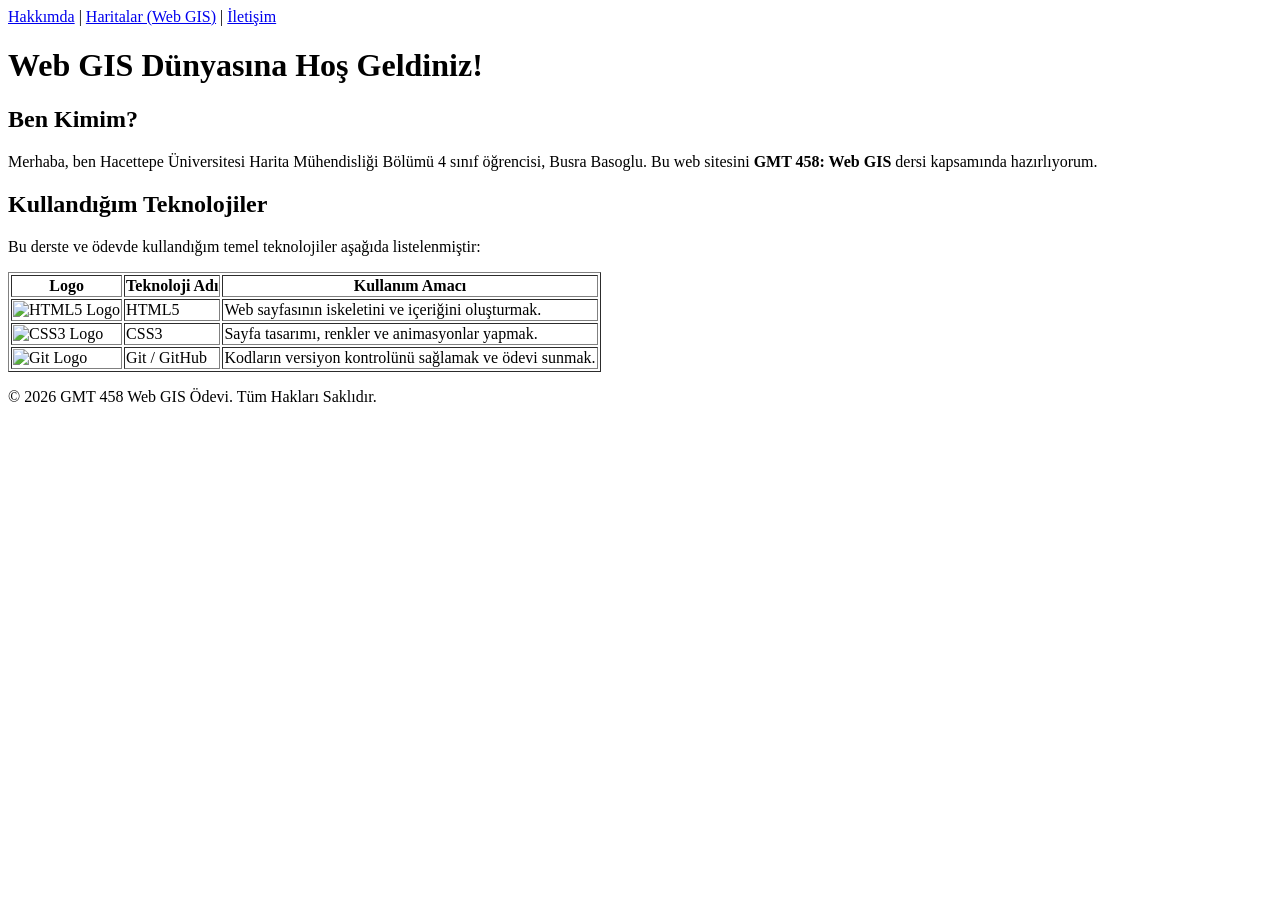
==== index.html @ f5956fbe "Add initial structure and index.html" ====
<!DOCTYPE html>
<html lang="tr">
<head>
    <meta charset="UTF-8">
    <meta name="viewport" content="width=device-width, initial-scale=1.0">
    <title>GMT 458 - Kişisel Web Sayfası</title>
    <!-- Tasarım dosyamızı index.html sayfasına bağlıyoruz -->
    <link rel="stylesheet" href="style.css">
</head>
<body>

    <!-- Üst Menü Kısmı (Sayfalar arası geçişi sağlar) -->
    <nav>
        <a href="index.html" class="active">Hakkımda</a> | 
        <a href="maps.html">Haritalar (Web GIS)</a> | 
        <a href="social.html">İletişim</a>
    </nav>

    <main>
        <!-- Ödev Kuralı: h1 Başlığı -->
        <h1 class="animate-title">Web GIS Dünyasına Hoş Geldiniz!</h1>
        
        <section>
            <h2>Ben Kimim?</h2>
            <p>Merhaba, ben Hacettepe Üniversitesi Harita Mühendisliği Bölümü 4 sınıf öğrencisi, Busra Basoglu. Bu web sitesini <strong>GMT 458: Web GIS</strong> dersi kapsamında hazırlıyorum.</p>
        </section>

        <!-- Ödev Kuralı: Görselli ve Tablolu Bilgi (%10 Puan) -->
        <section>
            <h2>Kullandığım Teknolojiler</h2>
            <p>Bu derste ve ödevde kullandığım temel teknolojiler aşağıda listelenmiştir:</p>
            
            <table border="1">
                <thead>
                    <tr>
                        <th>Logo</th>
                        <th>Teknoloji Adı</th>
                        <th>Kullanım Amacı</th>
                    </tr>
                </thead>
                <tbody>
                    <tr>
                        <td><img src="https://wikimedia.org" alt="HTML5 Logo" width="40"></td>
                        <td>HTML5</td>
                        <td>Web sayfasının iskeletini ve içeriğini oluşturmak.</td>
                    </tr>
                    <tr>
                        <td><img src="https://wikimedia.org" alt="CSS3 Logo" width="40"></td>
                        <td>CSS3</td>
                        <td>Sayfa tasarımı, renkler ve animasyonlar yapmak.</td>
                    </tr>
                    <tr>
                        <td><img src="https://wikimedia.org" alt="Git Logo" width="40"></td>
                        <td>Git / GitHub</td>
                        <td>Kodların versiyon kontrolünü sağlamak ve ödevi sunmak.</td>
                    </tr>
                </tbody>
            </table>
        </section>
    </main>

    <footer>
        <p>© 2026 GMT 458 Web GIS Ödevi. Tüm Hakları Saklıdır.</p>
    </footer>

</body>
</html>
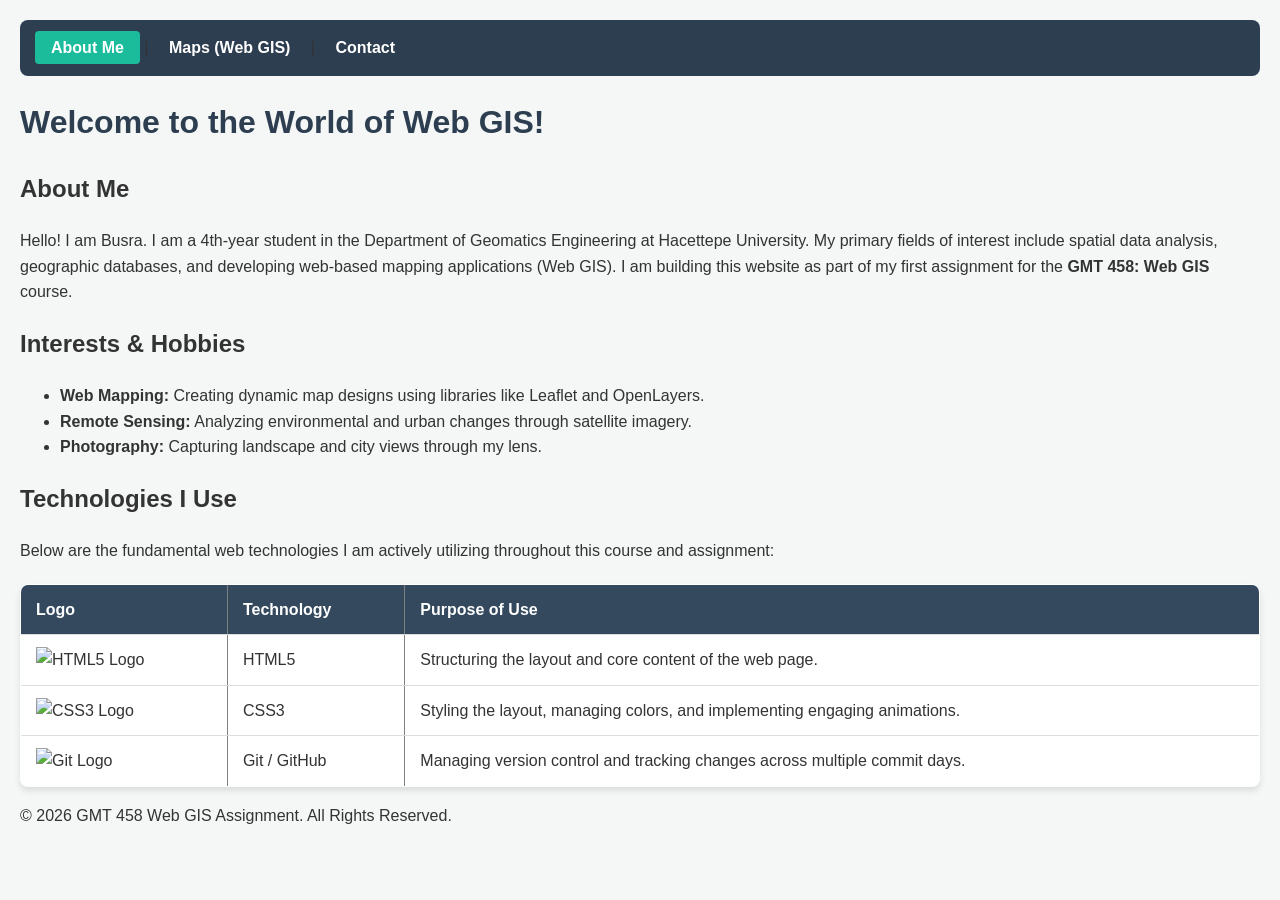
==== commit d039ea04: "Add CSS styling and animations" ====
--- a/index.html
+++ b/index.html
@@ -1,58 +1,67 @@
 <!DOCTYPE html>
-<html lang="tr">
+<html lang="en">
 <head>
     <meta charset="UTF-8">
     <meta name="viewport" content="width=device-width, initial-scale=1.0">
-    <title>GMT 458 - Kişisel Web Sayfası</title>
-    <!-- Tasarım dosyamızı index.html sayfasına bağlıyoruz -->
+    <title>GMT 458 - Personal Web Page</title>
+    <!-- Linking our CSS style sheet -->
     <link rel="stylesheet" href="style.css">
 </head>
 <body>
 
-    <!-- Üst Menü Kısmı (Sayfalar arası geçişi sağlar) -->
+    <!-- Navigation Menu -->
     <nav>
-        <a href="index.html" class="active">Hakkımda</a> | 
-        <a href="maps.html">Haritalar (Web GIS)</a> | 
-        <a href="social.html">İletişim</a>
+        <a href="index.html" class="active">About Me</a> | 
+        <a href="maps.html">Maps (Web GIS)</a> | 
+        <a href="social.html">Contact</a>
     </nav>
 
     <main>
-        <!-- Ödev Kuralı: h1 Başlığı -->
-        <h1 class="animate-title">Web GIS Dünyasına Hoş Geldiniz!</h1>
+        <!-- Assignment Rule: h1 Animated Title -->
+        <h1 class="animate-title">Welcome to the World of Web GIS!</h1>
         
-        <section>
-            <h2>Ben Kimim?</h2>
-            <p>Merhaba, ben Hacettepe Üniversitesi Harita Mühendisliği Bölümü 4 sınıf öğrencisi, Busra Basoglu. Bu web sitesini <strong>GMT 458: Web GIS</strong> dersi kapsamında hazırlıyorum.</p>
+        <section class="profile-section">
+            <h2>About Me</h2>
+            <p>Hello! I am Busra. I am a 4th-year student in the Department of Geomatics Engineering at Hacettepe University. My primary fields of interest include spatial data analysis, geographic databases, and developing web-based mapping applications (Web GIS). I am building this website as part of my first assignment for the <strong>GMT 458: Web GIS</strong> course.</p>
         </section>
 
-        <!-- Ödev Kuralı: Görselli ve Tablolu Bilgi (%10 Puan) -->
+        <section class="interests-section">
+            <h2>Interests & Hobbies</h2>
+            <ul>
+                <li><strong>Web Mapping:</strong> Creating dynamic map designs using libraries like Leaflet and OpenLayers.</li>
+                <li><strong>Remote Sensing:</strong> Analyzing environmental and urban changes through satellite imagery.</li>
+                <li><strong>Photography:</strong> Capturing landscape and city views through my lens.</li>
+            </ul>
+        </section>
+
+        <!-- Assignment Rule: Structured Table with Visual Logos (%10 Points) -->
         <section>
-            <h2>Kullandığım Teknolojiler</h2>
-            <p>Bu derste ve ödevde kullandığım temel teknolojiler aşağıda listelenmiştir:</p>
+            <h2>Technologies I Use</h2>
+            <p>Below are the fundamental web technologies I am actively utilizing throughout this course and assignment:</p>
             
             <table border="1">
                 <thead>
                     <tr>
                         <th>Logo</th>
-                        <th>Teknoloji Adı</th>
-                        <th>Kullanım Amacı</th>
+                        <th>Technology</th>
+                        <th>Purpose of Use</th>
                     </tr>
                 </thead>
                 <tbody>
                     <tr>
-                        <td><img src="https://wikimedia.org" alt="HTML5 Logo" width="40"></td>
+                        <td><img src="https://w3.org" alt="HTML5 Logo" width="40"></td>
                         <td>HTML5</td>
-                        <td>Web sayfasının iskeletini ve içeriğini oluşturmak.</td>
+                        <td>Structuring the layout and core content of the web page.</td>
                     </tr>
                     <tr>
                         <td><img src="https://wikimedia.org" alt="CSS3 Logo" width="40"></td>
                         <td>CSS3</td>
-                        <td>Sayfa tasarımı, renkler ve animasyonlar yapmak.</td>
+                        <td>Styling the layout, managing colors, and implementing engaging animations.</td>
                     </tr>
                     <tr>
-                        <td><img src="https://wikimedia.org" alt="Git Logo" width="40"></td>
+                        <td><img src="https://wikimedia.org" alt="Git Logo" width="50"></td>
                         <td>Git / GitHub</td>
-                        <td>Kodların versiyon kontrolünü sağlamak ve ödevi sunmak.</td>
+                        <td>Managing version control and tracking changes across multiple commit days.</td>
                     </tr>
                 </tbody>
             </table>
@@ -60,8 +69,9 @@
     </main>
 
     <footer>
-        <p>© 2026 GMT 458 Web GIS Ödevi. Tüm Hakları Saklıdır.</p>
+        <p>© 2026 GMT 458 Web GIS Assignment. All Rights Reserved.</p>
     </footer>
 
 </body>
 </html>
+
--- a/style.css
+++ b/style.css
@@ -0,0 +1,99 @@
+/* General Page Styling */
+body {
+    font-family: 'Segoe UI', Tahoma, Geneva, Verdana, sans-serif;
+    background-color: #f4f7f6;
+    color: #333;
+    margin: 0;
+    padding: 20px;
+    line-height: 1.6;
+}
+
+/* Navigation Menu Styling */
+nav {
+    background-color: #2c3e50;
+    padding: 15px;
+    border-radius: 8px;
+    margin-bottom: 20px;
+}
+
+nav a {
+    color: #fff;
+    text-decoration: none;
+    font-weight: bold;
+    padding: 8px 16px;
+    transition: background 0.3s;
+}
+
+nav a:hover {
+    background-color: #34495e;
+    border-radius: 4px;
+}
+
+nav a.active {
+    background-color: #1abc9c;
+    border-radius: 4px;
+}
+
+/* Profile Image Styling (Ready for later use) */
+.profile-img {
+    width: 150px;
+    height: 150px;
+    border-radius: 50%; /* Makes the photo a perfect circle */
+    object-fit: cover;
+    border: 3px solid #1abc9c; /* Elegant frame */
+    margin-bottom: 15px;
+    display: block;
+}
+
+/* Assignment Rule: Structured Table with Shadows (%10 Points) */
+table {
+    width: 100%;
+    border-collapse: collapse;
+    margin-top: 20px;
+    background-color: #fff;
+    box-shadow: 0 4px 6px rgba(0,0,0,0.1);
+    border-radius: 8px;
+    overflow: hidden;
+}
+
+th, td {
+    padding: 12px 15px;
+    text-align: left;
+    border-bottom: 1px solid #ddd;
+}
+
+th {
+    background-color: #34495e;
+    color: white;
+}
+
+tr:hover {
+    background-color: #f5f5f5;
+}
+
+/* Assignment Rule: CSS Animation for Title (%10 Points) */
+/* Title slides down smoothly when the page loads */
+.animate-title {
+    color: #2c3e50;
+    animation: slideDown 1.5s ease-out;
+}
+
+@keyframes slideDown {
+    0% {
+        opacity: 0;
+        transform: translateY(-50px);
+    }
+    100% {
+        opacity: 1;
+        transform: translateY(0);
+    }
+}
+
+/* Animation for table logos on hover */
+table img {
+    transition: transform 0.3s ease;
+}
+
+table img:hover {
+    transform: scale(1.3) rotate(5deg);
+}
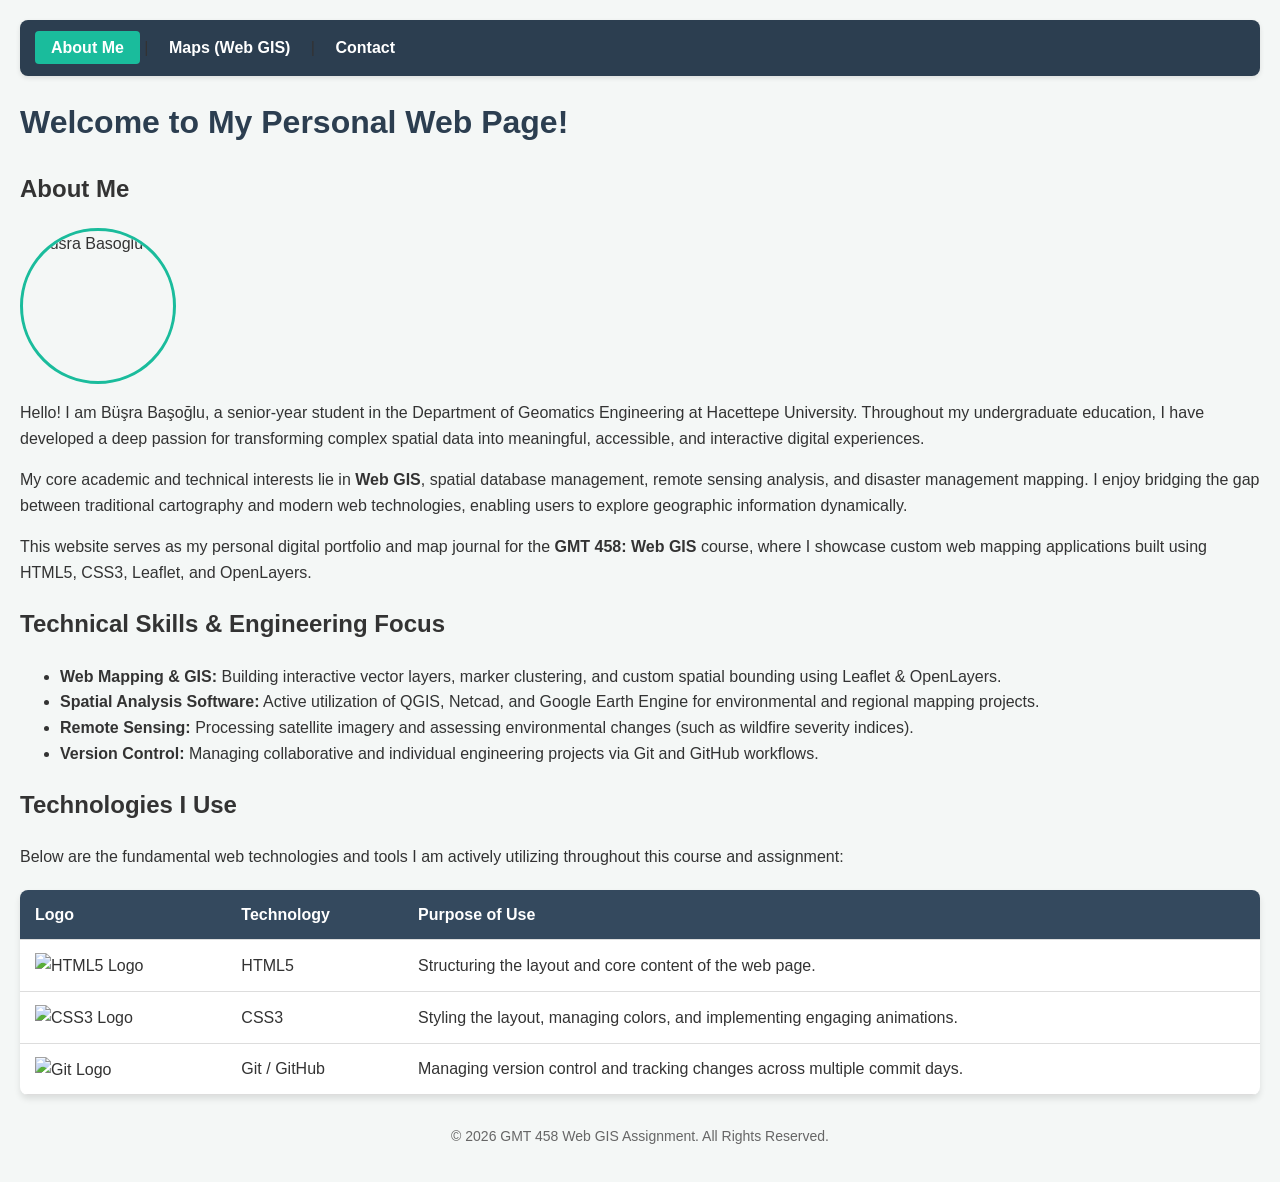
==== commit d673f69e: "Update page styles and structure" ====
--- a/index.html
+++ b/index.html
@@ -18,28 +18,38 @@
 
     <main>
         <!-- Assignment Rule: h1 Animated Title -->
-        <h1 class="animate-title">Welcome to the World of Web GIS!</h1>
+        <h1 class="animate-title">Welcome to My Personal Web Page!</h1>
         
+        <!-- Profile Section with Photo Placeholder -->
         <section class="profile-section">
             <h2>About Me</h2>
-            <p>Hello! I am Busra. I am a 4th-year student in the Department of Geomatics Engineering at Hacettepe University. My primary fields of interest include spatial data analysis, geographic databases, and developing web-based mapping applications (Web GIS). I am building this website as part of my first assignment for the <strong>GMT 458: Web GIS</strong> course.</p>
+            
+            <!-- Profil fotoğrafını eklediğinde dosya adını buraya yazabilirsin (örn: profile.jpg) -->
+            <img src="placeholder-photo.jpg" alt="Busra Basoglu" class="profile-img">
+            
+            <p>Hello! I am Büşra Başoğlu, a senior-year student in the Department of Geomatics Engineering at Hacettepe University. Throughout my undergraduate education, I have developed a deep passion for transforming complex spatial data into meaningful, accessible, and interactive digital experiences.</p>
+            
+            <p>My core academic and technical interests lie in <strong>Web GIS</strong>, spatial database management, remote sensing analysis, and disaster management mapping. I enjoy bridging the gap between traditional cartography and modern web technologies, enabling users to explore geographic information dynamically.</p>
+            
+            <p>This website serves as my personal digital portfolio and map journal for the <strong>GMT 458: Web GIS</strong> course, where I showcase custom web mapping applications built using HTML5, CSS3, Leaflet, and OpenLayers.</p>
         </section>
 
         <section class="interests-section">
-            <h2>Interests & Hobbies</h2>
+            <h2>Technical Skills & Engineering Focus</h2>
             <ul>
-                <li><strong>Web Mapping:</strong> Creating dynamic map designs using libraries like Leaflet and OpenLayers.</li>
-                <li><strong>Remote Sensing:</strong> Analyzing environmental and urban changes through satellite imagery.</li>
-                <li><strong>Photography:</strong> Capturing landscape and city views through my lens.</li>
+                <li><strong>Web Mapping & GIS:</strong> Building interactive vector layers, marker clustering, and custom spatial bounding using Leaflet & OpenLayers.</li>
+                <li><strong>Spatial Analysis Software:</strong> Active utilization of QGIS, Netcad, and Google Earth Engine for environmental and regional mapping projects.</li>
+                <li><strong>Remote Sensing:</strong> Processing satellite imagery and assessing environmental changes (such as wildfire severity indices).</li>
+                <li><strong>Version Control:</strong> Managing collaborative and individual engineering projects via Git and GitHub workflows.</li>
             </ul>
         </section>
 
         <!-- Assignment Rule: Structured Table with Visual Logos (%10 Points) -->
         <section>
             <h2>Technologies I Use</h2>
-            <p>Below are the fundamental web technologies I am actively utilizing throughout this course and assignment:</p>
+            <p>Below are the fundamental web technologies and tools I am actively utilizing throughout this course and assignment:</p>
             
-            <table border="1">
+            <table>
                 <thead>
                     <tr>
                         <th>Logo</th>
@@ -49,17 +59,17 @@
                 </thead>
                 <tbody>
                     <tr>
-                        <td><img src="https://w3.org" alt="HTML5 Logo" width="40"></td>
+                        <td><img src="https://raw.githubusercontent.com/github/explore/80688e429a7d4ef2fca1e82350fe8e3517d3494d/topics/html/html.png" alt="HTML5 Logo" width="35"></td>
                         <td>HTML5</td>
                         <td>Structuring the layout and core content of the web page.</td>
                     </tr>
                     <tr>
-                        <td><img src="https://wikimedia.org" alt="CSS3 Logo" width="40"></td>
+                        <td><img src="https://raw.githubusercontent.com/github/explore/80688e429a7d4ef2fca1e82350fe8e3517d3494d/topics/css/css.png" alt="CSS3 Logo" width="35"></td>
                         <td>CSS3</td>
                         <td>Styling the layout, managing colors, and implementing engaging animations.</td>
                     </tr>
                     <tr>
-                        <td><img src="https://wikimedia.org" alt="Git Logo" width="50"></td>
+                        <td><img src="https://raw.githubusercontent.com/github/explore/80688e429a7d4ef2fca1e82350fe8e3517d3494d/topics/git/git.png" alt="Git Logo" width="35"></td>
                         <td>Git / GitHub</td>
                         <td>Managing version control and tracking changes across multiple commit days.</td>
                     </tr>
--- a/style.css
+++ b/style.css
@@ -1,4 +1,7 @@
-/* General Page Styling */
+/* =========================================
+   GENERAL PAGE STYLING
+   ========================================= */
+
 body {
     font-family: 'Segoe UI', Tahoma, Geneva, Verdana, sans-serif;
     background-color: #f4f7f6;
@@ -6,14 +9,25 @@
     margin: 0;
     padding: 20px;
     line-height: 1.6;
+    animation: fadeIn 1s ease-in; /* Eklenen hafif sayfa yüklenme efekti */
 }
 
-/* Navigation Menu Styling */
+@keyframes fadeIn {
+    from { opacity: 0; }
+    to { opacity: 1; }
+}
+
+
+/* =========================================
+   NAVIGATION MENU
+   ========================================= */
+
 nav {
     background-color: #2c3e50;
     padding: 15px;
     border-radius: 8px;
     margin-bottom: 20px;
+    box-shadow: 0 2px 5px rgba(0,0,0,0.1);
 }
 
 nav a {
@@ -34,29 +48,38 @@
     border-radius: 4px;
 }
 
-/* Profile Image Styling (Ready for later use) */
+
+/* =========================================
+   PROFILE IMAGE
+   ========================================= */
+
 .profile-img {
     width: 150px;
     height: 150px;
-    border-radius: 50%; /* Makes the photo a perfect circle */
+    border-radius: 50%;
     object-fit: cover;
-    border: 3px solid #1abc9c; /* Elegant frame */
+    border: 3px solid #1abc9c;
     margin-bottom: 15px;
     display: block;
 }
 
-/* Assignment Rule: Structured Table with Shadows (%10 Points) */
+
+/* =========================================
+   TABLE
+   ========================================= */
+
 table {
     width: 100%;
     border-collapse: collapse;
     margin-top: 20px;
     background-color: #fff;
-    box-shadow: 0 4px 6px rgba(0,0,0,0.1);
+    box-shadow: 0 4px 6px rgba(0, 0, 0, 0.1);
     border-radius: 8px;
     overflow: hidden;
 }
 
-th, td {
+th,
+td {
     padding: 12px 15px;
     text-align: left;
     border-bottom: 1px solid #ddd;
@@ -67,12 +90,21 @@
     color: white;
 }
 
+/* Tablo satırlarına hafif hareket ve yumuşak geçiş eklendi */
+tr {
+    transition: transform 0.2s ease, background-color 0.2s ease;
+}
+
 tr:hover {
     background-color: #f5f5f5;
+    transform: translateX(4px); 
 }
 
-/* Assignment Rule: CSS Animation for Title (%10 Points) */
-/* Title slides down smoothly when the page loads */
+
+/* =========================================
+   TITLE ANIMATION (Mevcut animasyonun korundu)
+   ========================================= */
+
 .animate-title {
     color: #2c3e50;
     animation: slideDown 1.5s ease-out;
@@ -83,17 +115,68 @@
         opacity: 0;
         transform: translateY(-50px);
     }
+
     100% {
         opacity: 1;
         transform: translateY(0);
     }
 }
 
-/* Animation for table logos on hover */
+
+/* =========================================
+   TABLE IMAGE ANIMATION (Mevcut animasyonun korundu)
+   ========================================= */
+
 table img {
     transition: transform 0.3s ease;
+    vertical-align: middle;
 }
 
 table img:hover {
     transform: scale(1.3) rotate(5deg);
 }
+
+
+/* =========================================
+   MAP SECTIONS
+   ========================================= */
+
+.map-section {
+    background-color: #fff;
+    padding: 20px;
+    border-radius: 8px;
+    margin-bottom: 25px;
+    box-shadow: 0 4px 6px rgba(0, 0, 0, 0.05);
+    transition: transform 0.3s ease, box-shadow 0.3s ease;
+}
+
+.map-section:hover {
+    transform: translateY(-2px);
+    box-shadow: 0 6px 12px rgba(0, 0, 0, 0.1);
+}
+
+
+/* =========================================
+   MAP SIZE
+   ========================================= */
+
+#leafletMap,
+#openLayersMap {
+    width: 100%;
+    height: 400px;
+    border: 2px solid #34495e;
+    border-radius: 6px;
+    margin-top: 15px;
+}
+
+
+/* =========================================
+   FOOTER
+   ========================================= */
+
+footer {
+    text-align: center;
+    margin-top: 30px;
+    color: #666;
+    font-size: 14px;
+}
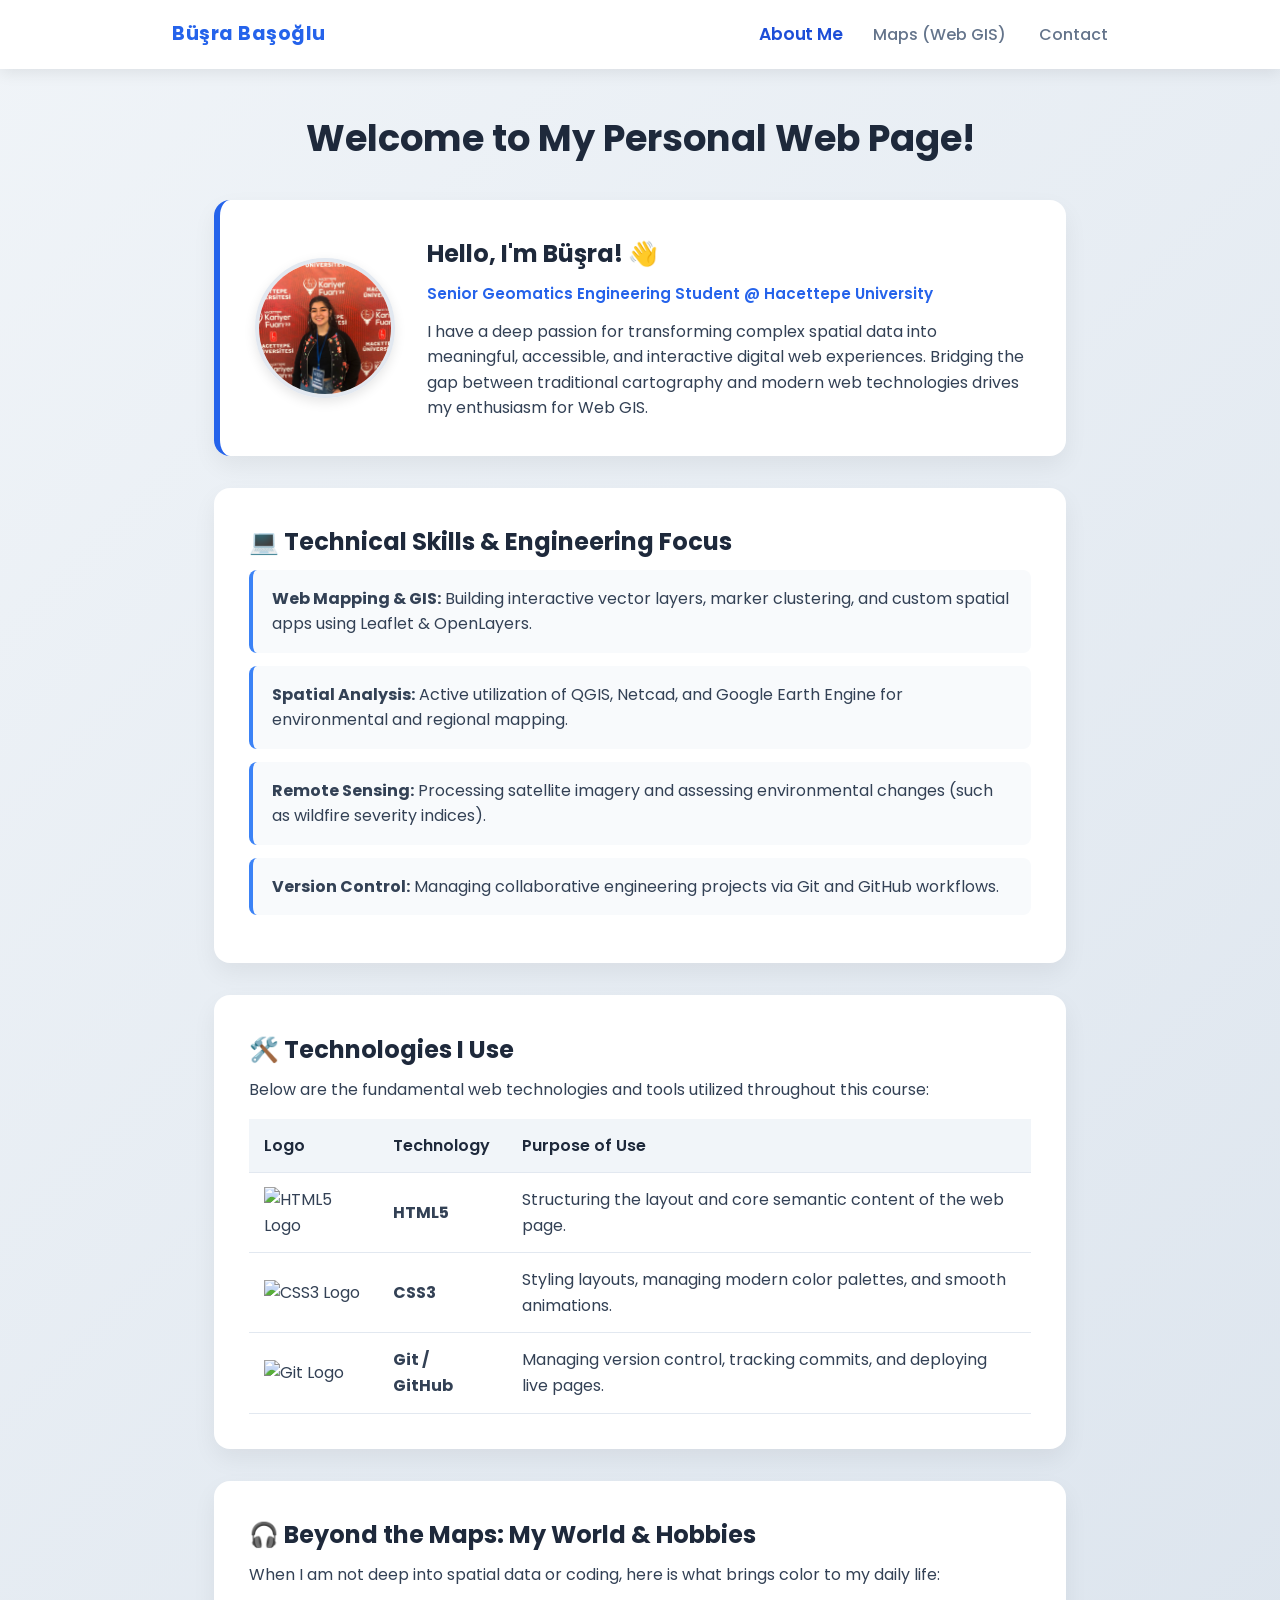
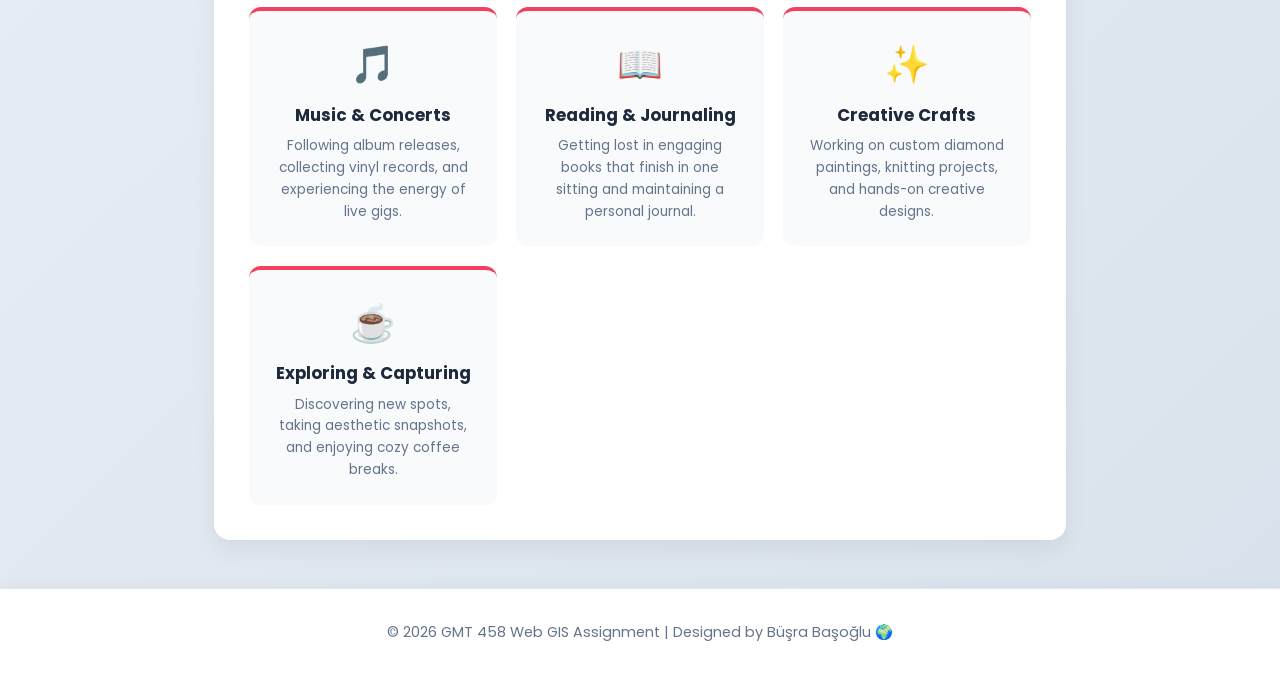
==== commit 77f93e89: "add ımage and change the layout" ====
--- a/index.html
+++ b/index.html
@@ -3,85 +3,130 @@
 <head>
     <meta charset="UTF-8">
     <meta name="viewport" content="width=device-width, initial-scale=1.0">
-    <title>GMT 458 - Personal Web Page</title>
+    <title>Büşra Başoğlu - GMT 458 Portfolio</title>
     <!-- Linking our CSS style sheet -->
     <link rel="stylesheet" href="style.css">
+    <!-- Google Fonts for modern typography -->
+    <link href="https://fonts.googleapis.com/css2?family=Poppins:wght@300;400;500;600;700&display=swap" rel="stylesheet">
 </head>
 <body>
 
     <!-- Navigation Menu -->
     <nav>
-        <a href="index.html" class="active">About Me</a> | 
-        <a href="maps.html">Maps (Web GIS)</a> | 
-        <a href="social.html">Contact</a>
+        <div class="nav-container">
+            <span class="nav-logo">Büşra Başoğlu</span>
+            <div class="nav-links">
+                <a href="index.html" class="active">About Me</a>
+                <a href="maps.html">Maps (Web GIS)</a>
+                <a href="social.html">Contact</a>
+            </div>
+        </div>
     </nav>
 
-    <main>
-        <!-- Assignment Rule: h1 Animated Title -->
-        <h1 class="animate-title">Welcome to My Personal Web Page!</h1>
+    <main class="container">
+        <!-- Hero Section with Animated Title -->
+        <h1 class="animate-title">Welcome to My Personal Web Page! </h1>
         
-        <!-- Profile Section with Photo Placeholder -->
+        <!-- Profile Section with Photo -->
         <section class="profile-section">
-            <h2>About Me</h2>
-            
-            <!-- Profil fotoğrafını eklediğinde dosya adını buraya yazabilirsin (örn: profile.jpg) -->
-            <img src="placeholder-photo.jpg" alt="Busra Basoglu" class="profile-img">
-            
-            <p>Hello! I am Büşra Başoğlu, a senior-year student in the Department of Geomatics Engineering at Hacettepe University. Throughout my undergraduate education, I have developed a deep passion for transforming complex spatial data into meaningful, accessible, and interactive digital experiences.</p>
-            
-            <p>My core academic and technical interests lie in <strong>Web GIS</strong>, spatial database management, remote sensing analysis, and disaster management mapping. I enjoy bridging the gap between traditional cartography and modern web technologies, enabling users to explore geographic information dynamically.</p>
-            
-            <p>This website serves as my personal digital portfolio and map journal for the <strong>GMT 458: Web GIS</strong> course, where I showcase custom web mapping applications built using HTML5, CSS3, Leaflet, and OpenLayers.</p>
+            <div class="profile-card">
+                <img src="profil.jpg" alt="Büşra Başoğlu" class="profile-img">
+                <div class="profile-info">
+                    <h2>Hello, I'm Büşra! 👋</h2>
+                    <p class="subtitle">Senior Geomatics Engineering Student @ Hacettepe University</p>
+                    <p>I have a deep passion for transforming complex spatial data into meaningful, accessible, and interactive digital web experiences. Bridging the gap between traditional cartography and modern web technologies drives my enthusiasm for Web GIS.</p>
+                </div>
+            </div>
         </section>
 
-        <section class="interests-section">
-            <h2>Technical Skills & Engineering Focus</h2>
-            <ul>
-                <li><strong>Web Mapping & GIS:</strong> Building interactive vector layers, marker clustering, and custom spatial bounding using Leaflet & OpenLayers.</li>
-                <li><strong>Spatial Analysis Software:</strong> Active utilization of QGIS, Netcad, and Google Earth Engine for environmental and regional mapping projects.</li>
-                <li><strong>Remote Sensing:</strong> Processing satellite imagery and assessing environmental changes (such as wildfire severity indices).</li>
-                <li><strong>Version Control:</strong> Managing collaborative and individual engineering projects via Git and GitHub workflows.</li>
-            </ul>
+        <!-- Academic & Technical Focus -->
+        <section class="content-section">
+            <h2>💻 Technical Skills & Engineering Focus</h2>
+            <div class="skills-grid">
+                <div class="skill-item">
+                    <strong>Web Mapping & GIS:</strong> Building interactive vector layers, marker clustering, and custom spatial apps using Leaflet & OpenLayers.
+                </div>
+                <div class="skill-item">
+                    <strong>Spatial Analysis:</strong> Active utilization of QGIS, Netcad, and Google Earth Engine for environmental and regional mapping.
+                </div>
+                <div class="skill-item">
+                    <strong>Remote Sensing:</strong> Processing satellite imagery and assessing environmental changes (such as wildfire severity indices).
+                </div>
+                <div class="skill-item">
+                    <strong>Version Control:</strong> Managing collaborative engineering projects via Git and GitHub workflows.
+                </div>
+            </div>
         </section>
 
-        <!-- Assignment Rule: Structured Table with Visual Logos (%10 Points) -->
-        <section>
-            <h2>Technologies I Use</h2>
-            <p>Below are the fundamental web technologies and tools I am actively utilizing throughout this course and assignment:</p>
+        <!-- Technologies Table with Visual Logos -->
+        <section class="content-section">
+            <h2>🛠️ Technologies I Use</h2>
+            <p>Below are the fundamental web technologies and tools utilized throughout this course:</p>
             
-            <table>
-                <thead>
-                    <tr>
-                        <th>Logo</th>
-                        <th>Technology</th>
-                        <th>Purpose of Use</th>
-                    </tr>
-                </thead>
-                <tbody>
-                    <tr>
-                        <td><img src="https://raw.githubusercontent.com/github/explore/80688e429a7d4ef2fca1e82350fe8e3517d3494d/topics/html/html.png" alt="HTML5 Logo" width="35"></td>
-                        <td>HTML5</td>
-                        <td>Structuring the layout and core content of the web page.</td>
-                    </tr>
-                    <tr>
-                        <td><img src="https://raw.githubusercontent.com/github/explore/80688e429a7d4ef2fca1e82350fe8e3517d3494d/topics/css/css.png" alt="CSS3 Logo" width="35"></td>
-                        <td>CSS3</td>
-                        <td>Styling the layout, managing colors, and implementing engaging animations.</td>
-                    </tr>
-                    <tr>
-                        <td><img src="https://raw.githubusercontent.com/github/explore/80688e429a7d4ef2fca1e82350fe8e3517d3494d/topics/git/git.png" alt="Git Logo" width="35"></td>
-                        <td>Git / GitHub</td>
-                        <td>Managing version control and tracking changes across multiple commit days.</td>
-                    </tr>
-                </tbody>
-            </table>
+            <div class="table-container">
+                <table>
+                    <thead>
+                        <tr>
+                            <th>Logo</th>
+                            <th>Technology</th>
+                            <th>Purpose of Use</th>
+                        </tr>
+                    </thead>
+                    <tbody>
+                        <tr>
+                            <td><img src="https://raw.githubusercontent.com/github/explore/80688e429a7d4ef2fca1e82350fe8e3517d3494d/topics/html/html.png" alt="HTML5 Logo" width="35"></td>
+                            <td><strong>HTML5</strong></td>
+                            <td>Structuring the layout and core semantic content of the web page.</td>
+                        </tr>
+                        <tr>
+                            <td><img src="https://raw.githubusercontent.com/github/explore/80688e429a7d4ef2fca1e82350fe8e3517d3494d/topics/css/css.png" alt="CSS3 Logo" width="35"></td>
+                            <td><strong>CSS3</strong></td>
+                            <td>Styling layouts, managing modern color palettes, and smooth animations.</td>
+                        </tr>
+                        <tr>
+                            <td><img src="https://raw.githubusercontent.com/github/explore/80688e429a7d4ef2fca1e82350fe8e3517d3494d/topics/git/git.png" alt="Git Logo" width="35"></td>
+                            <td><strong>Git / GitHub</strong></td>
+                            <td>Managing version control, tracking commits, and deploying live pages.</td>
+                        </tr>
+                    </tbody>
+                </table>
+            </div>
+        </section>
+
+        <!-- Personal Hobbies & Interests Section -->
+        <section class="content-section">
+            <h2>🎧 Beyond the Maps: My World & Hobbies</h2>
+            <p>When I am not deep into spatial data or coding, here is what brings color to my daily life:</p>
+            
+            <div class="hobbies-grid">
+                <div class="hobby-card">
+                    <span>🎵</span>
+                    <h3>Music & Concerts</h3>
+                    <p>Following album releases, collecting vinyl records, and experiencing the energy of live gigs.</p>
+                </div>
+                <div class="hobby-card">
+                    <span>📖</span>
+                    <h3>Reading & Journaling</h3>
+                    <p>Getting lost in engaging books that finish in one sitting and maintaining a personal journal.</p>
+                </div>
+                <div class="hobby-card">
+                    <span>✨</span>
+                    <h3>Creative Crafts</h3>
+                    <p>Working on custom diamond paintings, knitting projects, and hands-on creative designs.</p>
+                </div>
+                <div class="hobby-card">
+                    <span>☕</span>
+                    <h3>Exploring & Capturing</h3>
+                    <p>Discovering new spots, taking aesthetic snapshots, and enjoying cozy coffee breaks.</p>
+                </div>
+            </div>
         </section>
     </main>
 
+    <!-- Footer -->
     <footer>
-        <p>© 2026 GMT 458 Web GIS Assignment. All Rights Reserved.</p>
+        <p>© 2026 GMT 458 Web GIS Assignment | Designed by Büşra Başoğlu 🌍</p>
     </footer>
 
 </body>
-</html>
-
+</html>
--- a/style.css
+++ b/style.css
@@ -1,182 +1,287 @@
-/* =========================================
-   GENERAL PAGE STYLING
-   ========================================= */
+/* --- Global Styles & Variables --- */
+* {
+    box-sizing: border-box;
+    margin: 0;
+    padding: 0;
+}
 
 body {
-    font-family: 'Segoe UI', Tahoma, Geneva, Verdana, sans-serif;
-    background-color: #f4f7f6;
-    color: #333;
-    margin: 0;
-    padding: 20px;
+    font-family: 'Poppins', sans-serif;
+    background: linear-gradient(135deg, #f0f4f8 0%, #d9e2ec 100%);
+    color: #334155;
     line-height: 1.6;
-    animation: fadeIn 1s ease-in; /* Eklenen hafif sayfa yüklenme efekti */
-}
-
-@keyframes fadeIn {
-    from { opacity: 0; }
-    to { opacity: 1; }
-}
-
-
-/* =========================================
-   NAVIGATION MENU
-   ========================================= */
-
+    min-height: 100vh;
+}
+
+/* --- Uniform Navigation Bar --- */
 nav {
-    background-color: #2c3e50;
-    padding: 15px;
-    border-radius: 8px;
-    margin-bottom: 20px;
-    box-shadow: 0 2px 5px rgba(0,0,0,0.1);
-}
-
-nav a {
-    color: #fff;
+    background: #ffffff;
+    box-shadow: 0 4px 15px rgba(0, 0, 0, 0.08);
+    position: sticky;
+    top: 0;
+    z-index: 1000;
+}
+
+.nav-container {
+    max-width: 1000px;
+    margin: 0 auto;
+    display: flex;
+    justify-content: space-between;
+    align-items: center;
+    padding: 1.2rem 2rem;
+}
+
+.nav-logo {
+    font-weight: 700;
+    font-size: 1.2rem;
+    color: #2563eb;
+    letter-spacing: 0.5px;
+}
+
+.nav-links a {
     text-decoration: none;
-    font-weight: bold;
-    padding: 8px 16px;
-    transition: background 0.3s;
-}
-
-nav a:hover {
-    background-color: #34495e;
-    border-radius: 4px;
-}
-
-nav a.active {
-    background-color: #1abc9c;
-    border-radius: 4px;
-}
-
-
-/* =========================================
-   PROFILE IMAGE
-   ========================================= */
+    color: #64748b;
+    margin-left: 1.8rem;
+    font-weight: 500;
+    transition: all 0.3s ease;
+}
+
+/* Fareyle üzerine gelince harf büyütme ve renk koyulaşma efekti */
+.nav-links a:hover, .nav-links a.active {
+    color: #1d4ed8;
+    transform: scale(1.08);
+    display: inline-block;
+    font-weight: 600;
+}
+
+/* --- Main Container --- */
+.container {
+    max-width: 900px;
+    margin: 2.5rem auto;
+    padding: 0 1.5rem;
+}
+
+/* --- Animations --- */
+@keyframes fadeInDown {
+    from { opacity: 0; transform: translateY(-20px); }
+    to { opacity: 1; transform: translateY(0); }
+}
+
+@keyframes fadeInUp {
+    from { opacity: 0; transform: translateY(20px); }
+    to { opacity: 1; transform: translateY(0); }
+}
+
+.animate-title {
+    text-align: center;
+    font-size: 2.3rem;
+    color: #1e293b;
+    margin-bottom: 2rem;
+    animation: fadeInDown 0.8s ease-out;
+}
+
+/* --- Cards & Content Sections --- */
+.content-section, .profile-card, .contact-card {
+    background: #ffffff;
+    padding: 2.2rem;
+    border-radius: 16px;
+    box-shadow: 0 10px 25px rgba(0, 0, 0, 0.06);
+    margin-bottom: 2rem;
+    animation: fadeInUp 0.8s ease-out;
+    transition: transform 0.3s ease, box-shadow 0.3s ease;
+}
+
+/* Kartların üzerine gelince hafif kabarma efekti */
+.content-section:hover, .profile-card:hover {
+    transform: translateY(-3px);
+    box-shadow: 0 15px 30px rgba(0, 0, 0, 0.09);
+}
+
+.profile-card {
+    display: flex;
+    align-items: center;
+    gap: 2rem;
+    border-left: 6px solid #2563eb;
+}
 
 .profile-img {
-    width: 150px;
-    height: 150px;
+    width: 140px;
+    height: 140px;
     border-radius: 50%;
     object-fit: cover;
-    border: 3px solid #1abc9c;
-    margin-bottom: 15px;
-    display: block;
-}
-
-
-/* =========================================
-   TABLE
-   ========================================= */
+    border: 4px solid #e2e8f0;
+    box-shadow: 0 4px 12px rgba(0, 0, 0, 0.1);
+    flex-shrink: 0;
+    transition: transform 0.4s ease;
+}
+
+/* Profil fotoğrafına hover olunca büyüme efekti */
+.profile-img:hover {
+    transform: scale(1.05);
+}
+
+.profile-info h2, .content-section h2 {
+    color: #1e293b;
+    margin-bottom: 0.5rem;
+}
+
+.subtitle {
+    font-weight: 600;
+    color: #2563eb;
+    margin-bottom: 0.8rem;
+    font-size: 0.95rem;
+}
+
+/* --- Skills & Lists --- */
+.skill-item {
+    background: #f8fafc;
+    padding: 1rem 1.2rem;
+    border-radius: 8px;
+    border-left: 4px solid #3b82f6;
+    margin-bottom: 0.8rem;
+    transition: all 0.3s ease;
+}
+
+.skill-item:hover {
+    background: #f1f5f9;
+    padding-left: 1.5rem;
+}
+
+/* --- Tables with Hover Effects --- */
+.table-container {
+    overflow-x: auto;
+}
 
 table {
     width: 100%;
     border-collapse: collapse;
-    margin-top: 20px;
-    background-color: #fff;
-    box-shadow: 0 4px 6px rgba(0, 0, 0, 0.1);
-    border-radius: 8px;
-    overflow: hidden;
-}
-
-th,
-td {
-    padding: 12px 15px;
+    margin-top: 1rem;
+}
+
+th, td {
+    padding: 14px 15px;
     text-align: left;
-    border-bottom: 1px solid #ddd;
+    border-bottom: 1px solid #e2e8f0;
 }
 
 th {
-    background-color: #34495e;
-    color: white;
-}
-
-/* Tablo satırlarına hafif hareket ve yumuşak geçiş eklendi */
+    background-color: #f1f5f9;
+    color: #1e293b;
+    font-weight: 600;
+}
+
 tr {
-    transition: transform 0.2s ease, background-color 0.2s ease;
+    transition: background-color 0.2s ease;
 }
 
 tr:hover {
-    background-color: #f5f5f5;
-    transform: translateX(4px); 
-}
-
-
-/* =========================================
-   TITLE ANIMATION (Mevcut animasyonun korundu)
-   ========================================= */
-
-.animate-title {
-    color: #2c3e50;
-    animation: slideDown 1.5s ease-out;
-}
-
-@keyframes slideDown {
-    0% {
-        opacity: 0;
-        transform: translateY(-50px);
-    }
-
-    100% {
-        opacity: 1;
-        transform: translateY(0);
-    }
-}
-
-
-/* =========================================
-   TABLE IMAGE ANIMATION (Mevcut animasyonun korundu)
-   ========================================= */
-
-table img {
+    background-color: #f8fafc;
+}
+
+/* Tablodaki logolara hover efekti ekledik */
+tr td img {
     transition: transform 0.3s ease;
-    vertical-align: middle;
-}
-
-table img:hover {
-    transform: scale(1.3) rotate(5deg);
-}
-
-
-/* =========================================
-   MAP SECTIONS
-   ========================================= */
-
-.map-section {
-    background-color: #fff;
-    padding: 20px;
-    border-radius: 8px;
-    margin-bottom: 25px;
-    box-shadow: 0 4px 6px rgba(0, 0, 0, 0.05);
-    transition: transform 0.3s ease, box-shadow 0.3s ease;
-}
-
-.map-section:hover {
-    transform: translateY(-2px);
-    box-shadow: 0 6px 12px rgba(0, 0, 0, 0.1);
-}
-
-
-/* =========================================
-   MAP SIZE
-   ========================================= */
-
-#leafletMap,
-#openLayersMap {
-    width: 100%;
-    height: 400px;
-    border: 2px solid #34495e;
-    border-radius: 6px;
-    margin-top: 15px;
-}
-
-
-/* =========================================
-   FOOTER
-   ========================================= */
-
+}
+tr:hover td img {
+    transform: scale(1.2);
+}
+
+/* --- Hobbies Cards Grid (Animasyonlu ve Figür Büyümeli) --- */
+.hobbies-grid {
+    display: grid;
+    grid-template-columns: repeat(auto-fit, minmax(200px, 1fr));
+    gap: 1.2rem;
+    margin-top: 1.2rem;
+}
+
+.hobby-card {
+    background: #f8fafc;
+    padding: 1.5rem;
+    border-radius: 12px;
+    text-align: center;
+    transition: all 0.3s ease;
+    border-top: 4px solid #f43f5e;
+}
+
+/* Figürlerin ve kartın hover anındaki hareketli büyüme efekti */
+.hobby-card:hover {
+    transform: translateY(-8px) scale(1.02);
+    box-shadow: 0 12px 25px rgba(244, 63, 94, 0.15);
+    background: #ffffff;
+}
+
+.hobby-card span {
+    font-size: 2.3rem;
+    display: block;
+    margin-bottom: 0.5rem;
+    transition: transform 0.3s ease;
+}
+
+.hobby-card:hover span {
+    transform: scale(1.25) rotate(5deg); /* Üzerine gelince figür büyür ve hafif döner */
+}
+
+.hobby-card h3 {
+    font-size: 1.05rem;
+    color: #1e293b;
+    margin-bottom: 0.4rem;
+}
+
+.hobby-card p {
+    font-size: 0.85rem;
+    color: #64748b;
+}
+
+/* --- Contact Page Specific Styles --- */
+.contact-links {
+    list-style: none;
+    margin-top: 1.2rem;
+}
+
+.contact-links li {
+    margin-bottom: 1rem;
+    font-size: 1.05rem;
+}
+
+.contact-links a {
+    color: #2563eb;
+    text-decoration: none;
+    font-weight: 500;
+    transition: all 0.3s ease;
+}
+
+.contact-links a:hover {
+    color: #1d4ed8;
+    text-decoration: underline;
+    font-weight: 600;
+}
+
+/* --- Footer --- */
 footer {
     text-align: center;
-    margin-top: 30px;
-    color: #666;
-    font-size: 14px;
+    padding: 2rem;
+    color: #64748b;
+    font-size: 0.9rem;
+    background: #ffffff;
+    border-top: 1px solid #e2e8f0;
+    margin-top: 3rem;
+    box-shadow: 0 -4px 15px rgba(0, 0, 0, 0.03);
+}
+
+/* --- Responsive Design --- */
+@media (max-width: 650px) {
+    .profile-card {
+        flex-direction: column;
+        text-align: center;
+    }
+    .profile-img {
+        margin: 0 auto;
+    }
+    .nav-container {
+        flex-direction: column;
+        gap: 0.8rem;
+    }
+    .nav-links a {
+        margin: 0 0.8rem;
+    }
 }
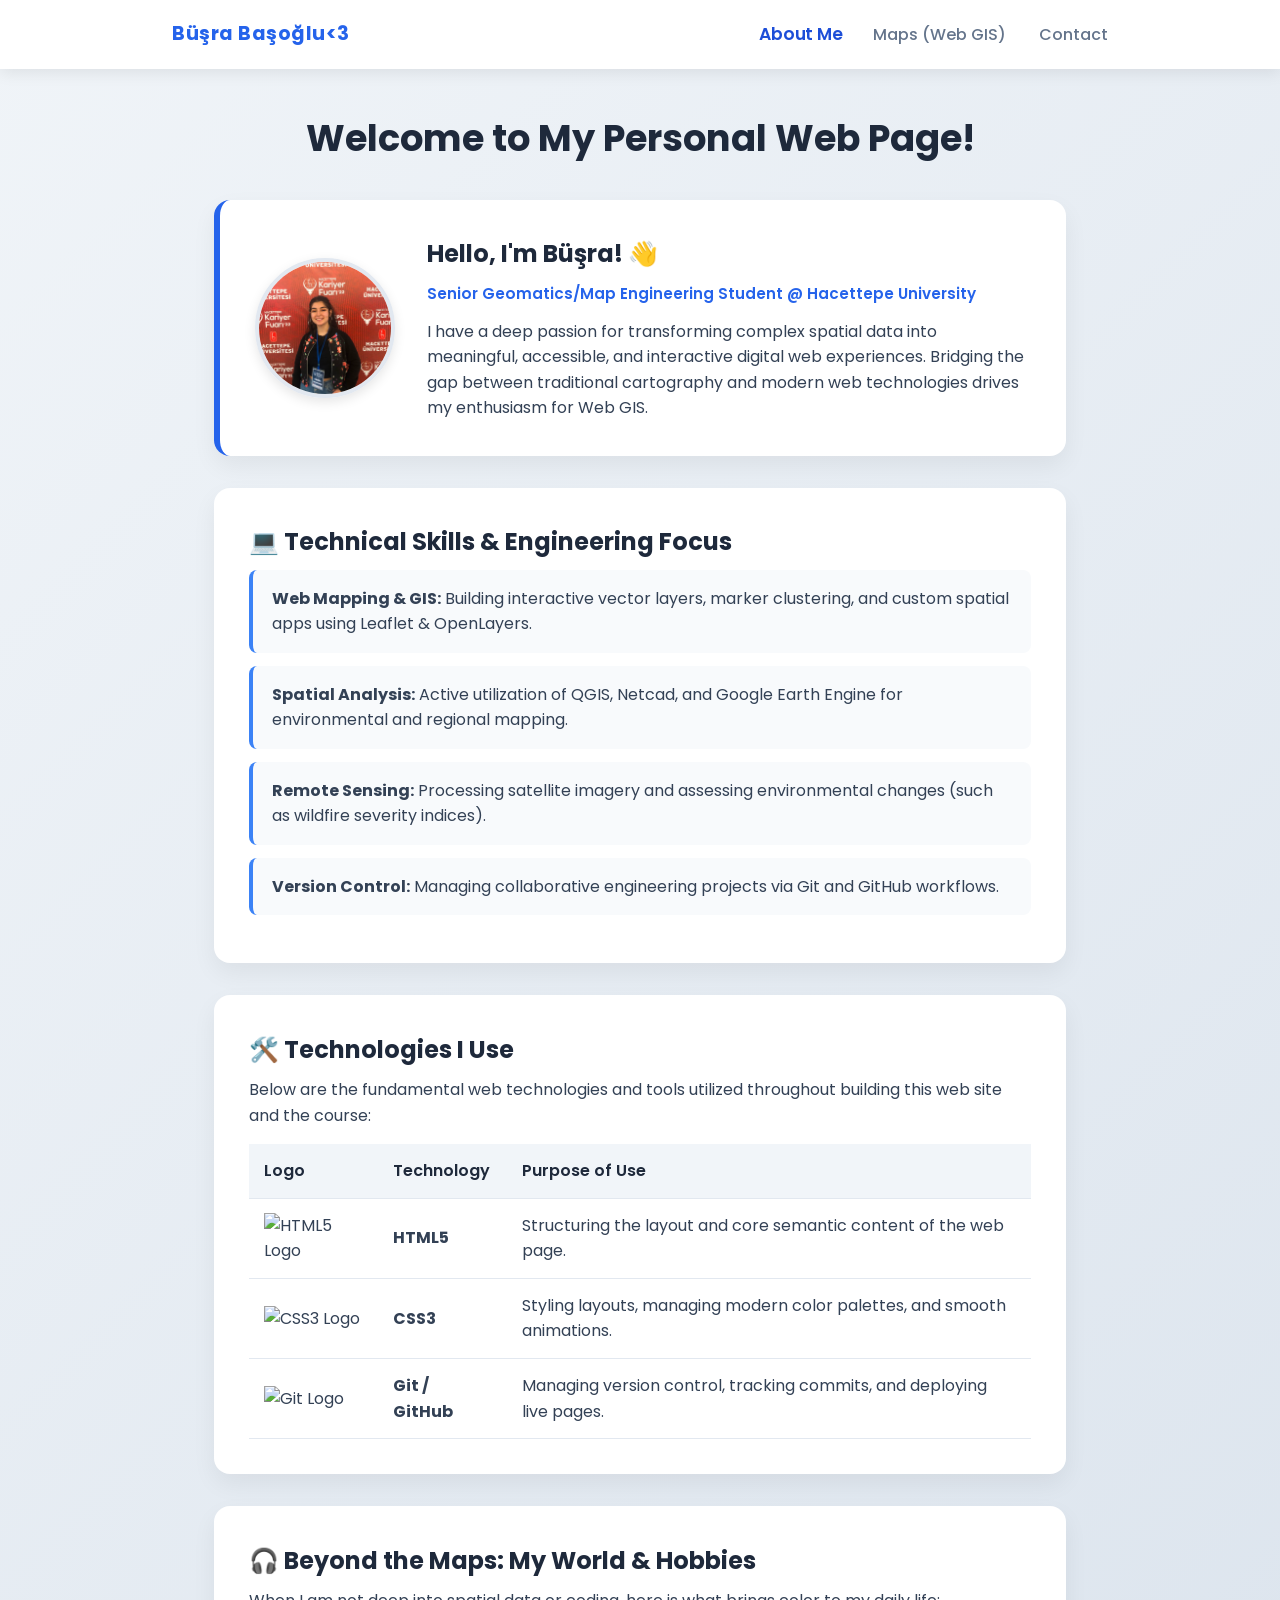
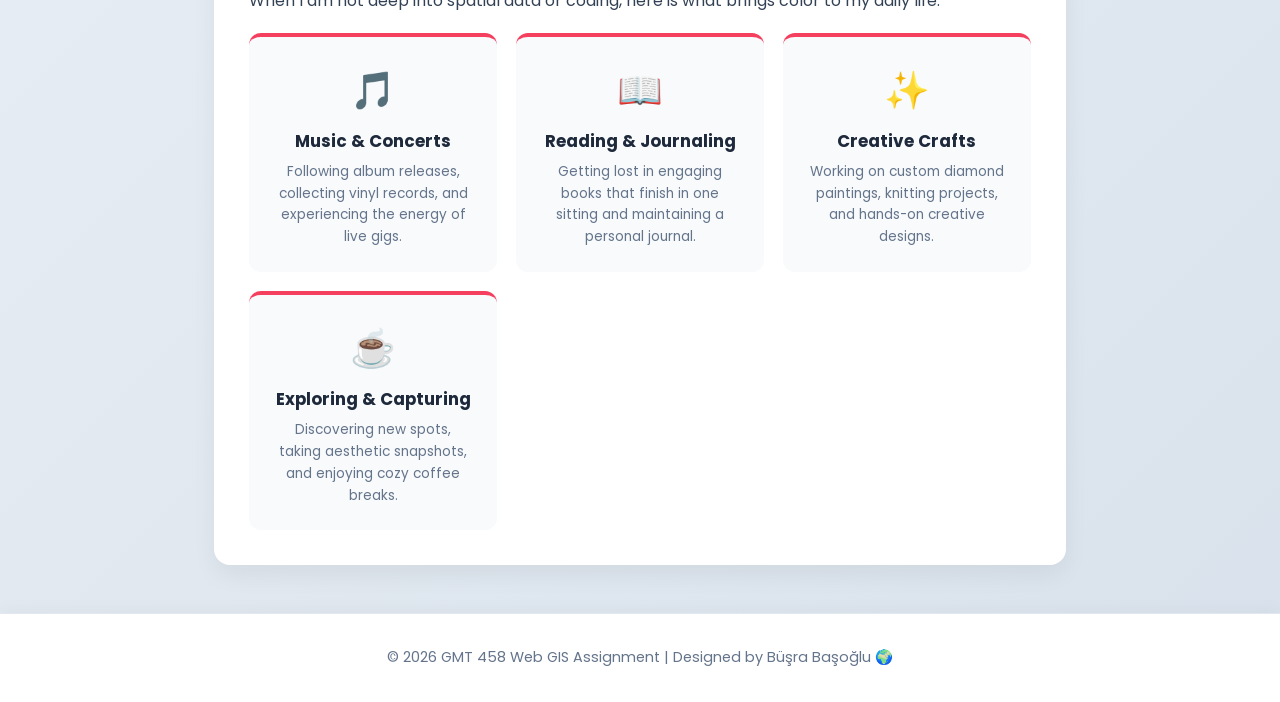
==== commit 5c82a31e: "fınal touches for the web sıte" ====
--- a/index.html
+++ b/index.html
@@ -14,7 +14,7 @@
     <!-- Navigation Menu -->
     <nav>
         <div class="nav-container">
-            <span class="nav-logo">Büşra Başoğlu</span>
+            <span class="nav-logo">Büşra Başoğlu<3</span>
             <div class="nav-links">
                 <a href="index.html" class="active">About Me</a>
                 <a href="maps.html">Maps (Web GIS)</a>
@@ -33,7 +33,7 @@
                 <img src="profil.jpg" alt="Büşra Başoğlu" class="profile-img">
                 <div class="profile-info">
                     <h2>Hello, I'm Büşra! 👋</h2>
-                    <p class="subtitle">Senior Geomatics Engineering Student @ Hacettepe University</p>
+                    <p class="subtitle">Senior Geomatics/Map Engineering Student @ Hacettepe University</p>
                     <p>I have a deep passion for transforming complex spatial data into meaningful, accessible, and interactive digital web experiences. Bridging the gap between traditional cartography and modern web technologies drives my enthusiasm for Web GIS.</p>
                 </div>
             </div>
@@ -61,7 +61,7 @@
         <!-- Technologies Table with Visual Logos -->
         <section class="content-section">
             <h2>🛠️ Technologies I Use</h2>
-            <p>Below are the fundamental web technologies and tools utilized throughout this course:</p>
+            <p>Below are the fundamental web technologies and tools utilized throughout building this web site and the course:</p>
             
             <div class="table-container">
                 <table>
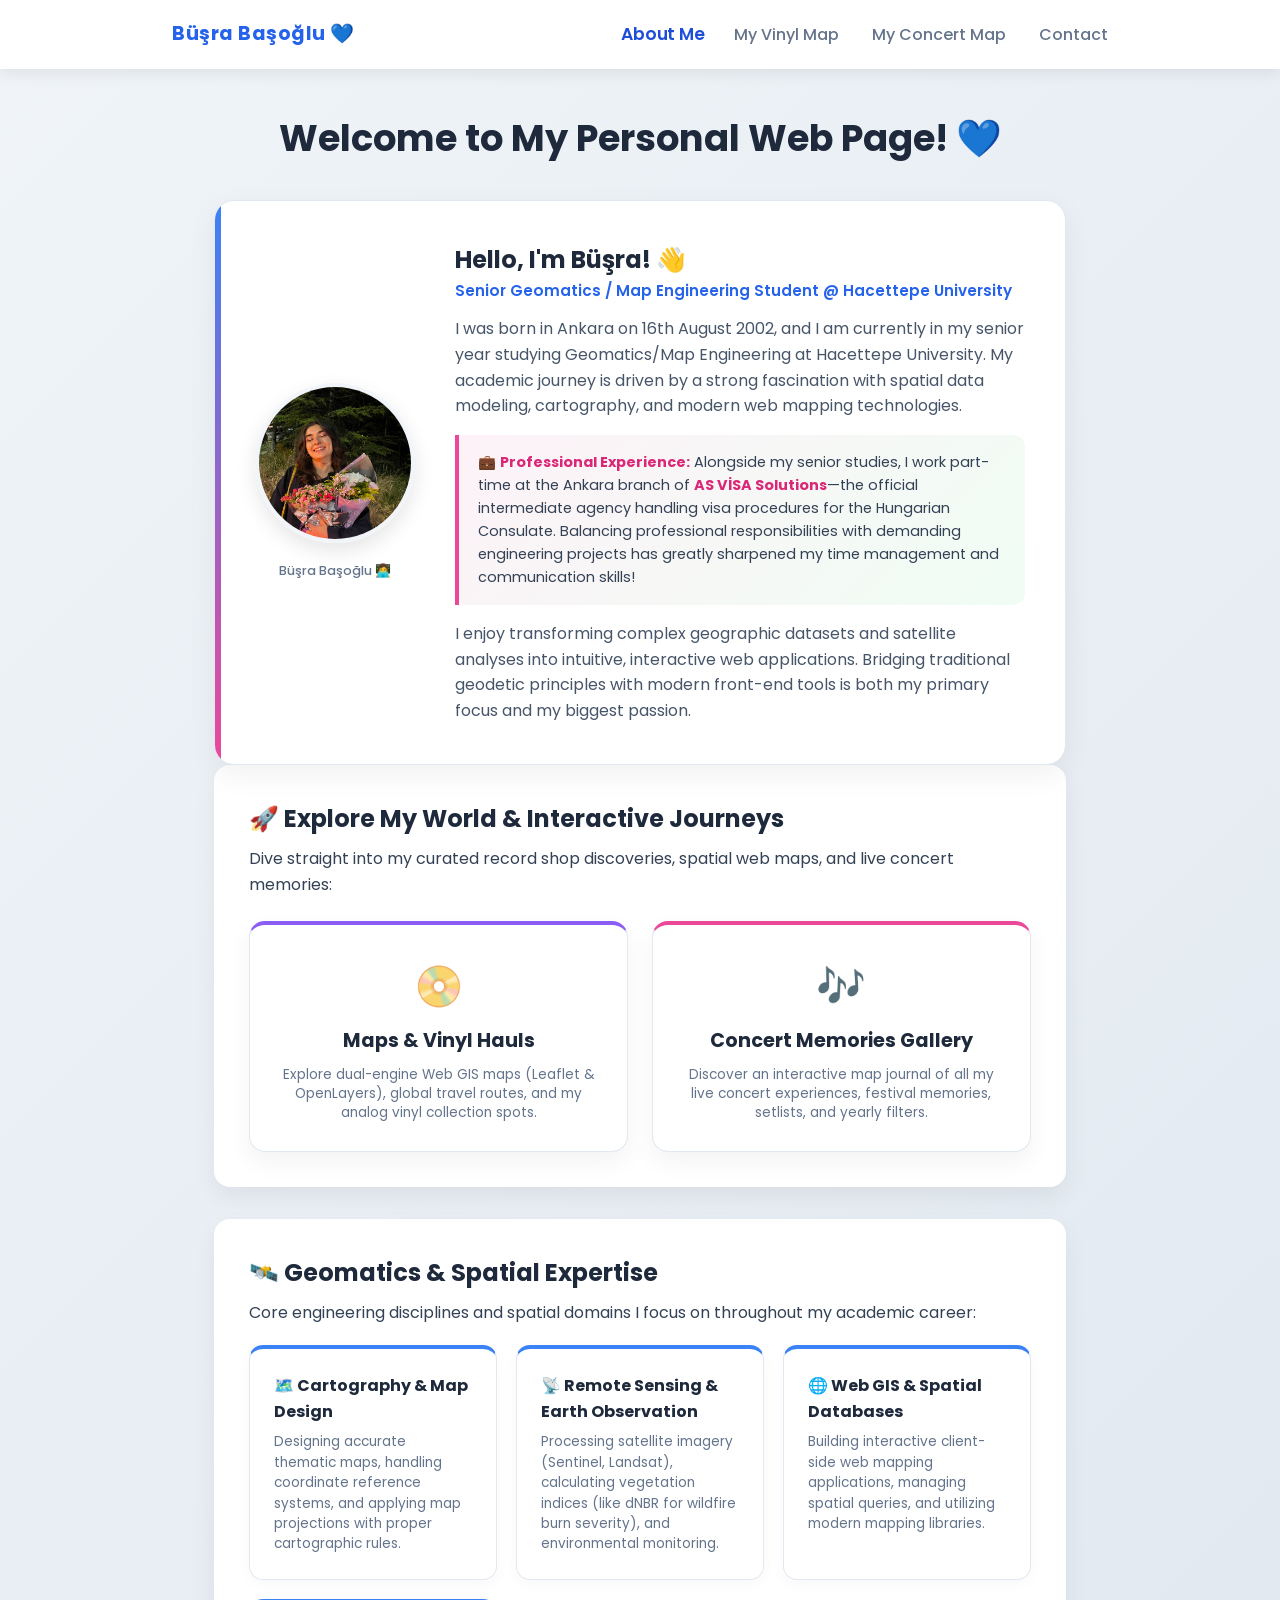
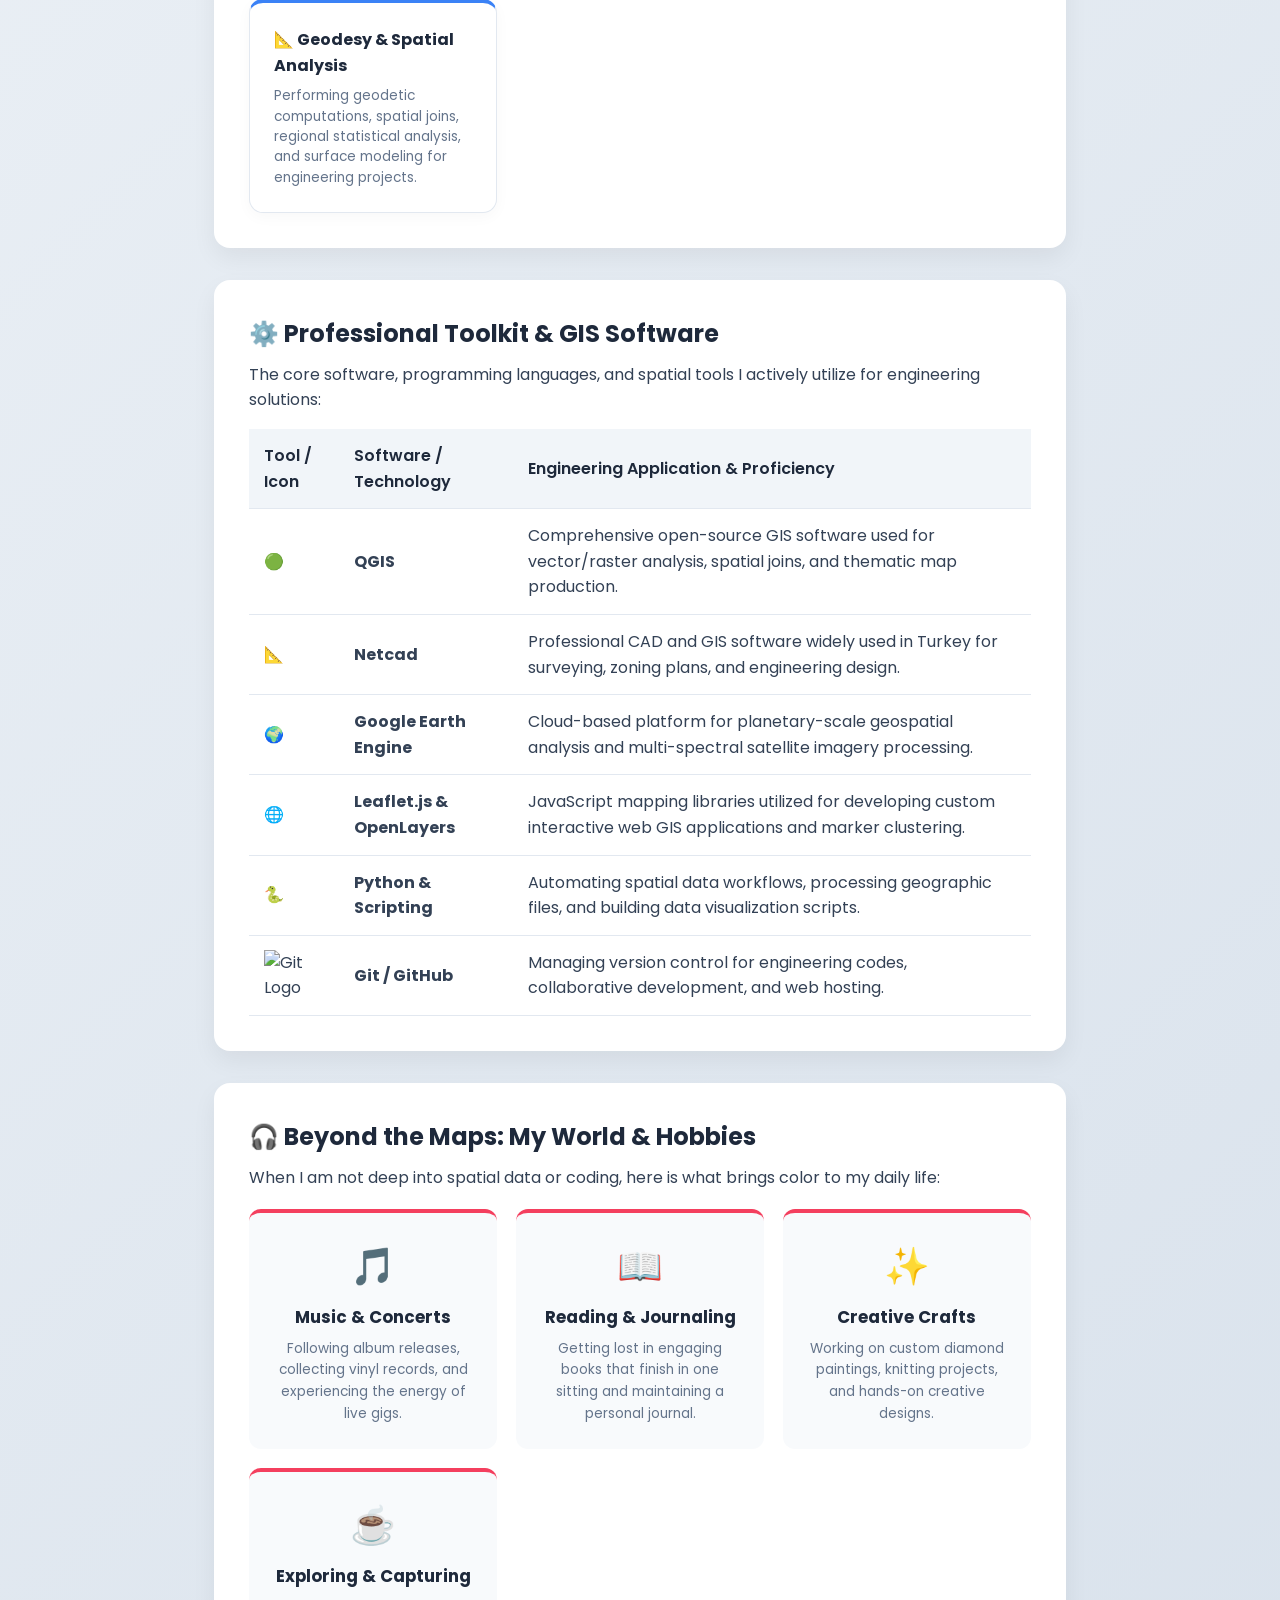
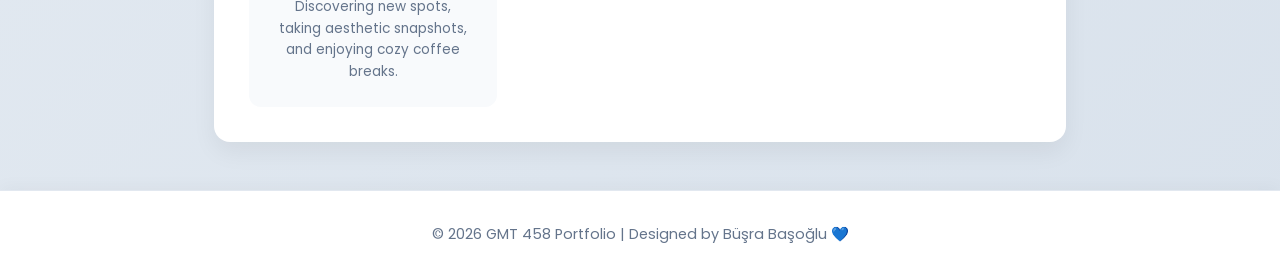
==== commit ba93550e: "Last Changes for the web page" ====
--- a/index.html
+++ b/index.html
@@ -3,21 +3,187 @@
 <head>
     <meta charset="UTF-8">
     <meta name="viewport" content="width=device-width, initial-scale=1.0">
-    <title>Büşra Başoğlu - GMT 458 Portfolio</title>
+    <title>Büşra Başoğlu - Geomatics Engineering Portfolio</title>
     <!-- Linking our CSS style sheet -->
     <link rel="stylesheet" href="style.css">
     <!-- Google Fonts for modern typography -->
     <link href="https://fonts.googleapis.com/css2?family=Poppins:wght@300;400;500;600;700&display=swap" rel="stylesheet">
+    <style>
+        /* Genel Animasyon Efektleri */
+        @keyframes fadeInUp {
+            from {
+                opacity: 0;
+                transform: translateY(20px);
+            }
+            to {
+                opacity: 1;
+                transform: translateY(0);
+            }
+        }
+        
+        .profile-section, .content-section {
+            animation: fadeInUp 0.8s ease backwards;
+        }
+
+        /* Tablo satırlarına modern hover animasyonu */
+        tbody tr {
+            transition: all 0.3s cubic-bezier(0.165, 0.84, 0.44, 1);
+        }
+        tbody tr:hover {
+            transform: scale(1.01);
+            background-color: #f8fafc;
+            box-shadow: 0 6px 20px rgba(59, 130, 246, 0.08);
+        }
+
+        /* Hızlı Geçiş Kartları Tasarımı */
+        .quick-nav-grid {
+            display: grid;
+            grid-template-columns: 1fr 1fr;
+            gap: 1.5rem;
+            margin-top: 1.5rem;
+        }
+        @media (max-width: 768px) {
+            .quick-nav-grid {
+                grid-template-columns: 1fr;
+            }
+        }
+        .quick-card {
+            background: white;
+            padding: 1.8rem;
+            border-radius: 16px;
+            box-shadow: 0 10px 25px rgba(0, 0, 0, 0.05);
+            border: 1px solid #e2e8f0;
+            text-align: center;
+            transition: all 0.4s ease;
+            text-decoration: none;
+            display: block;
+        }
+        .quick-card:hover {
+            transform: translateY(-6px);
+            box-shadow: 0 18px 35px rgba(139, 92, 246, 0.15);
+            border-color: #c4b5fd;
+        }
+        .quick-card h3 {
+            margin: 0.5rem 0 0.5rem 0;
+            color: #1e293b;
+            font-size: 1.2rem;
+        }
+        .quick-card p {
+            color: #64748b;
+            font-size: 0.85rem;
+            margin: 0;
+            line-height: 1.4;
+        }
+        .quick-icon {
+            font-size: 2.5rem;
+            margin-bottom: 0.5rem;
+        }
+        
+        /* Geliştirilmiş ve Estetik Profil Kartı Yerleşimi */
+        .profile-card-improved {
+            background: white;
+            padding: 2.5rem;
+            border-radius: 20px;
+            box-shadow: 0 10px 30px rgba(0, 0, 0, 0.06);
+            border: 1px solid #e2e8f0;
+            display: flex;
+            align-items: center;
+            gap: 2.5rem;
+            position: relative;
+            overflow: hidden;
+        }
+        .profile-card-improved::before {
+            content: '';
+            position: absolute;
+            top: 0;
+            left: 0;
+            width: 6px;
+            height: 100%;
+            background: linear-gradient(to bottom, #3b82f6, #ec4899);
+        }
+        .profile-img-container {
+            flex-shrink: 0;
+            text-align: center;
+        }
+        .profile-img-improved {
+            width: 160px;
+            height: 160px;
+            object-fit: cover;
+            border-radius: 50%;
+            border: 4px solid #f1f5f9;
+            box-shadow: 0 8px 20px rgba(0, 0, 0, 0.1);
+        }
+        .profile-text-content {
+            flex-grow: 1;
+        }
+        @media (max-width: 850px) {
+            .profile-card-improved {
+                flex-direction: column;
+                text-align: center;
+                padding: 1.8rem;
+            }
+        }
+
+        /* Profesyonel Deneyim Vurgu Kutusu */
+        .highlight-box {
+            background: linear-gradient(135deg, #fdf2f8 0%, #f0fdf4 100%);
+            border-left: 4px solid #ec4899;
+            padding: 1rem 1.2rem;
+            border-radius: 0 12px 12px 0;
+            margin-top: 1rem;
+            font-size: 0.9rem;
+            color: #334155;
+            line-height: 1.6;
+            text-align: left;
+        }
+        .highlight-box b {
+            color: #db2777;
+        }
+
+        /* Kişisel Uzmanlık Kartları Animasyonlu */
+        .expertise-grid {
+            display: grid;
+            grid-template-columns: repeat(auto-fit, minmax(240px, 1fr));
+            gap: 1.2rem;
+            margin-top: 1.2rem;
+        }
+        .expertise-card {
+            background: white;
+            padding: 1.5rem;
+            border-radius: 14px;
+            border: 1px solid #e2e8f0;
+            box-shadow: 0 4px 15px rgba(0,0,0,0.03);
+            border-top: 4px solid #3b82f6;
+            transition: all 0.3s ease;
+        }
+        .expertise-card:hover {
+            transform: translateY(-5px);
+            box-shadow: 0 12px 25px rgba(59, 130, 246, 0.12);
+            border-color: #93c5fd;
+        }
+        .expertise-card h4 {
+            margin: 0 0 0.5rem 0;
+            color: #1e293b;
+            font-size: 1rem;
+        }
+        .expertise-card p {
+            margin: 0;
+            color: #64748b;
+            font-size: 0.85rem;
+            line-height: 1.5;
+        }
+    </style>
 </head>
 <body>
 
     <!-- Navigation Menu -->
     <nav>
         <div class="nav-container">
-            <span class="nav-logo">Büşra Başoğlu<3</span>
+            <span class="nav-logo">Büşra Başoğlu 💙</span>
             <div class="nav-links">
                 <a href="index.html" class="active">About Me</a>
-                <a href="maps.html">Maps (Web GIS)</a>
+                <a href="maps.html">My Vinyl Map</a>
+                <a href="gallery.html">My Concert Map</a>
                 <a href="social.html">Contact</a>
             </div>
         </div>
@@ -25,68 +191,119 @@
 
     <main class="container">
         <!-- Hero Section with Animated Title -->
-        <h1 class="animate-title">Welcome to My Personal Web Page! </h1>
+        <h1 class="animate-title">Welcome to My Personal Web Page! 💙</h1>
         
-        <!-- Profile Section with Photo -->
+        <!-- Profile Section with Improved Aesthetic Layout -->
         <section class="profile-section">
-            <div class="profile-card">
-                <img src="profil.jpg" alt="Büşra Başoğlu" class="profile-img">
-                <div class="profile-info">
-                    <h2>Hello, I'm Büşra! 👋</h2>
-                    <p class="subtitle">Senior Geomatics/Map Engineering Student @ Hacettepe University</p>
-                    <p>I have a deep passion for transforming complex spatial data into meaningful, accessible, and interactive digital web experiences. Bridging the gap between traditional cartography and modern web technologies drives my enthusiasm for Web GIS.</p>
-                </div>
-            </div>
-        </section>
-
-        <!-- Academic & Technical Focus -->
+            <div class="profile-card-improved">
+                <div class="profile-img-container">
+                    <img src="profil.jpg" alt="Büşra Başoğlu" class="profile-img-improved">
+                    <div style="margin-top: 0.6rem; font-size: 0.8rem; color: #64748b; font-weight: 500;">Büşra Başoğlu 👩‍💻</div>
+                </div>
+                <div class="profile-text-content">
+                    <h2 style="margin-top: 0; color: #1e293b;">Hello, I'm Büşra! 👋</h2>
+                    <p class="subtitle" style="color: #2563eb; font-weight: 600; margin-bottom: 0.8rem;">Senior Geomatics / Map Engineering Student @ Hacettepe University</p>
+                    
+                    <p style="color: #475569; line-height: 1.6; margin-bottom: 0.8rem;">I was born in Ankara on 16th August 2002, and I am currently in my senior year studying Geomatics/Map Engineering at Hacettepe University. My academic journey is driven by a strong fascination with spatial data modeling, cartography, and modern web mapping technologies.</p>
+                    
+                    <div class="highlight-box">
+                        💼 <b>Professional Experience:</b> Alongside my senior studies, I work part-time at the Ankara branch of <b>AS VİSA Solutions</b>—the official intermediate agency handling visa procedures for the Hungarian Consulate. Balancing professional responsibilities with demanding engineering projects has greatly sharpened my time management and communication skills!
+                    </div>
+
+                    <p style="margin-top: 1rem; color: #475569; line-height: 1.6;">I enjoy transforming complex geographic datasets and satellite analyses into intuitive, interactive web applications. Bridging traditional geodetic principles with modern front-end tools is both my primary focus and my biggest passion.</p>
+                </div>
+            </div>
+        </section>
+
+        <!-- Plak & Konser Sayfalarına Hızlı Geçiş Alanı -->
         <section class="content-section">
-            <h2>💻 Technical Skills & Engineering Focus</h2>
-            <div class="skills-grid">
-                <div class="skill-item">
-                    <strong>Web Mapping & GIS:</strong> Building interactive vector layers, marker clustering, and custom spatial apps using Leaflet & OpenLayers.
-                </div>
-                <div class="skill-item">
-                    <strong>Spatial Analysis:</strong> Active utilization of QGIS, Netcad, and Google Earth Engine for environmental and regional mapping.
-                </div>
-                <div class="skill-item">
-                    <strong>Remote Sensing:</strong> Processing satellite imagery and assessing environmental changes (such as wildfire severity indices).
-                </div>
-                <div class="skill-item">
-                    <strong>Version Control:</strong> Managing collaborative engineering projects via Git and GitHub workflows.
-                </div>
-            </div>
-        </section>
-
-        <!-- Technologies Table with Visual Logos -->
+            <h2>🚀 Explore My World & Interactive Journeys</h2>
+            <p>Dive straight into my curated record shop discoveries, spatial web maps, and live concert memories:</p>
+            
+            <div class="quick-nav-grid">
+                <a href="maps.html" class="quick-card" style="border-top: 4px solid #8b5cf6;">
+                    <div class="quick-icon">📀</div>
+                    <h3>Maps & Vinyl Hauls</h3>
+                    <p>Explore dual-engine Web GIS maps (Leaflet & OpenLayers), global travel routes, and my analog vinyl collection spots.</p>
+                </a>
+                
+                <a href="gallery.html" class="quick-card" style="border-top: 4px solid #ec4899;">
+                    <div class="quick-icon">🎶</div>
+                    <h3>Concert Memories Gallery</h3>
+                    <p>Discover an interactive map journal of all my live concert experiences, festival memories, setlists, and yearly filters.</p>
+                </a>
+            </div>
+        </section>
+
+        <!-- Geomatics & Spatial Expertise (Kişisel Haritacılık / Mühendislik Alanları) -->
         <section class="content-section">
-            <h2>🛠️ Technologies I Use</h2>
-            <p>Below are the fundamental web technologies and tools utilized throughout building this web site and the course:</p>
+            <h2>🛰️ Geomatics & Spatial Expertise</h2>
+            <p>Core engineering disciplines and spatial domains I focus on throughout my academic career:</p>
+            
+            <div class="expertise-grid">
+                <div class="expertise-card">
+                    <h4>🗺️ Cartography & Map Design</h4>
+                    <p>Designing accurate thematic maps, handling coordinate reference systems, and applying map projections with proper cartographic rules.</p>
+                </div>
+                <div class="expertise-card">
+                    <h4>📡 Remote Sensing & Earth Observation</h4>
+                    <p>Processing satellite imagery (Sentinel, Landsat), calculating vegetation indices (like dNBR for wildfire burn severity), and environmental monitoring.</p>
+                </div>
+                <div class="expertise-card">
+                    <h4>🌐 Web GIS & Spatial Databases</h4>
+                    <p>Building interactive client-side web mapping applications, managing spatial queries, and utilizing modern mapping libraries.</p>
+                </div>
+                <div class="expertise-card">
+                    <h4>📐 Geodesy & Spatial Analysis</h4>
+                    <p>Performing geodetic computations, spatial joins, regional statistical analysis, and surface modeling for engineering projects.</p>
+                </div>
+            </div>
+        </section>
+
+        <!-- Professional Toolkit & GIS Software (Haritacının Günlük Araçları) -->
+        <section class="content-section">
+            <h2>⚙️ Professional Toolkit & GIS Software</h2>
+            <p>The core software, programming languages, and spatial tools I actively utilize for engineering solutions:</p>
             
             <div class="table-container">
                 <table>
                     <thead>
                         <tr>
-                            <th>Logo</th>
-                            <th>Technology</th>
-                            <th>Purpose of Use</th>
+                            <th>Tool / Icon</th>
+                            <th>Software / Technology</th>
+                            <th>Engineering Application & Proficiency</th>
                         </tr>
                     </thead>
                     <tbody>
                         <tr>
-                            <td><img src="https://raw.githubusercontent.com/github/explore/80688e429a7d4ef2fca1e82350fe8e3517d3494d/topics/html/html.png" alt="HTML5 Logo" width="35"></td>
-                            <td><strong>HTML5</strong></td>
-                            <td>Structuring the layout and core semantic content of the web page.</td>
-                        </tr>
-                        <tr>
-                            <td><img src="https://raw.githubusercontent.com/github/explore/80688e429a7d4ef2fca1e82350fe8e3517d3494d/topics/css/css.png" alt="CSS3 Logo" width="35"></td>
-                            <td><strong>CSS3</strong></td>
-                            <td>Styling layouts, managing modern color palettes, and smooth animations.</td>
-                        </tr>
-                        <tr>
-                            <td><img src="https://raw.githubusercontent.com/github/explore/80688e429a7d4ef2fca1e82350fe8e3517d3494d/topics/git/git.png" alt="Git Logo" width="35"></td>
+                            <td>🟢</td>
+                            <td><strong>QGIS</strong></td>
+                            <td>Comprehensive open-source GIS software used for vector/raster analysis, spatial joins, and thematic map production.</td>
+                        </tr>
+                        <tr>
+                            <td>📐</td>
+                            <td><strong>Netcad</strong></td>
+                            <td>Professional CAD and GIS software widely used in Turkey for surveying, zoning plans, and engineering design.</td>
+                        </tr>
+                        <tr>
+                            <td>🌍</td>
+                            <td><strong>Google Earth Engine</strong></td>
+                            <td>Cloud-based platform for planetary-scale geospatial analysis and multi-spectral satellite imagery processing.</td>
+                        </tr>
+                        <tr>
+                            <td>🌐</td>
+                            <td><strong>Leaflet.js & OpenLayers</strong></td>
+                            <td>JavaScript mapping libraries utilized for developing custom interactive web GIS applications and marker clustering.</td>
+                        </tr>
+                        <tr>
+                            <td>🐍</td>
+                            <td><strong>Python & Scripting</strong></td>
+                            <td>Automating spatial data workflows, processing geographic files, and building data visualization scripts.</td>
+                        </tr>
+                        <tr>
+                            <td><img src="https://raw.githubusercontent.com/github/explore/80688e429a7d4ef2fca1e82350fe8e3517d3494d/topics/git/git.png" alt="Git Logo" width="24"></td>
                             <td><strong>Git / GitHub</strong></td>
-                            <td>Managing version control, tracking commits, and deploying live pages.</td>
+                            <td>Managing version control for engineering codes, collaborative development, and web hosting.</td>
                         </tr>
                     </tbody>
                 </table>
@@ -125,7 +342,7 @@
 
     <!-- Footer -->
     <footer>
-        <p>© 2026 GMT 458 Web GIS Assignment | Designed by Büşra Başoğlu 🌍</p>
+        <p>© 2026 GMT 458 Portfolio | Designed by Büşra Başoğlu 💙</p>
     </footer>
 
 </body>
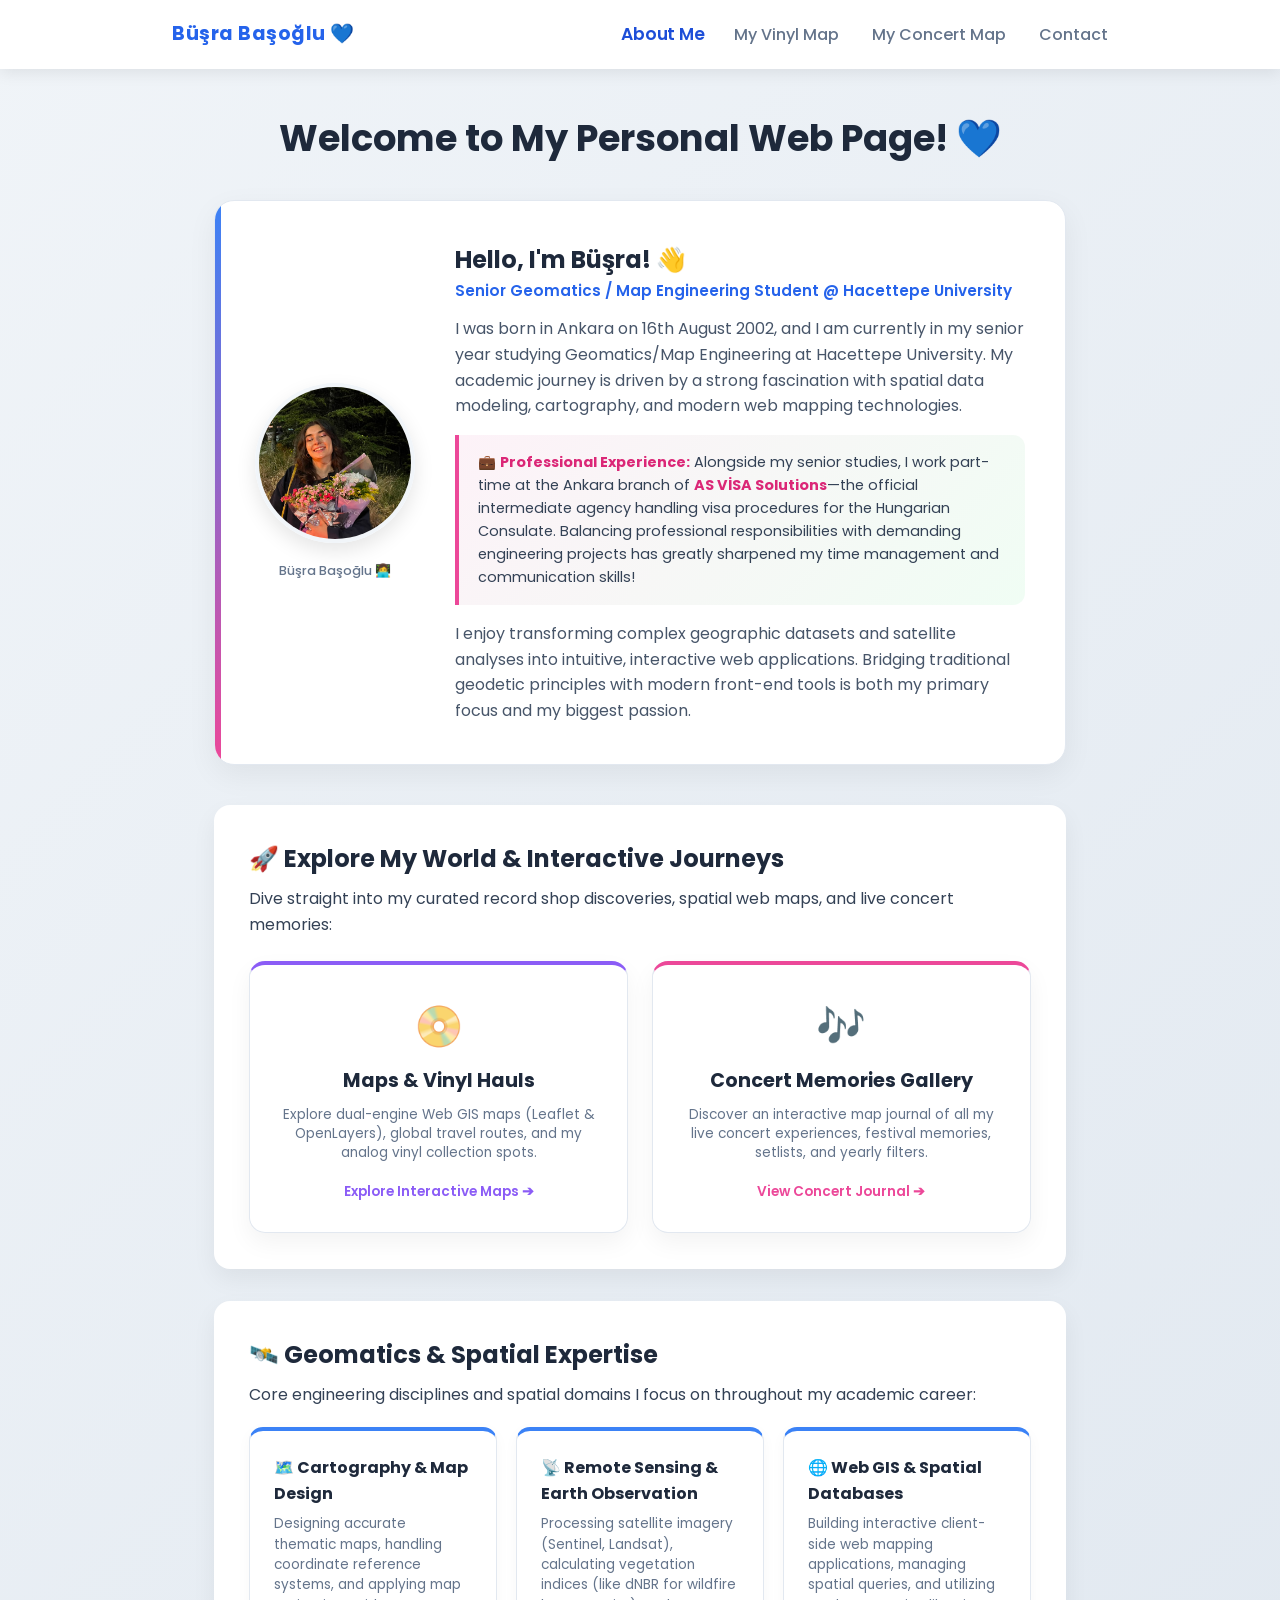
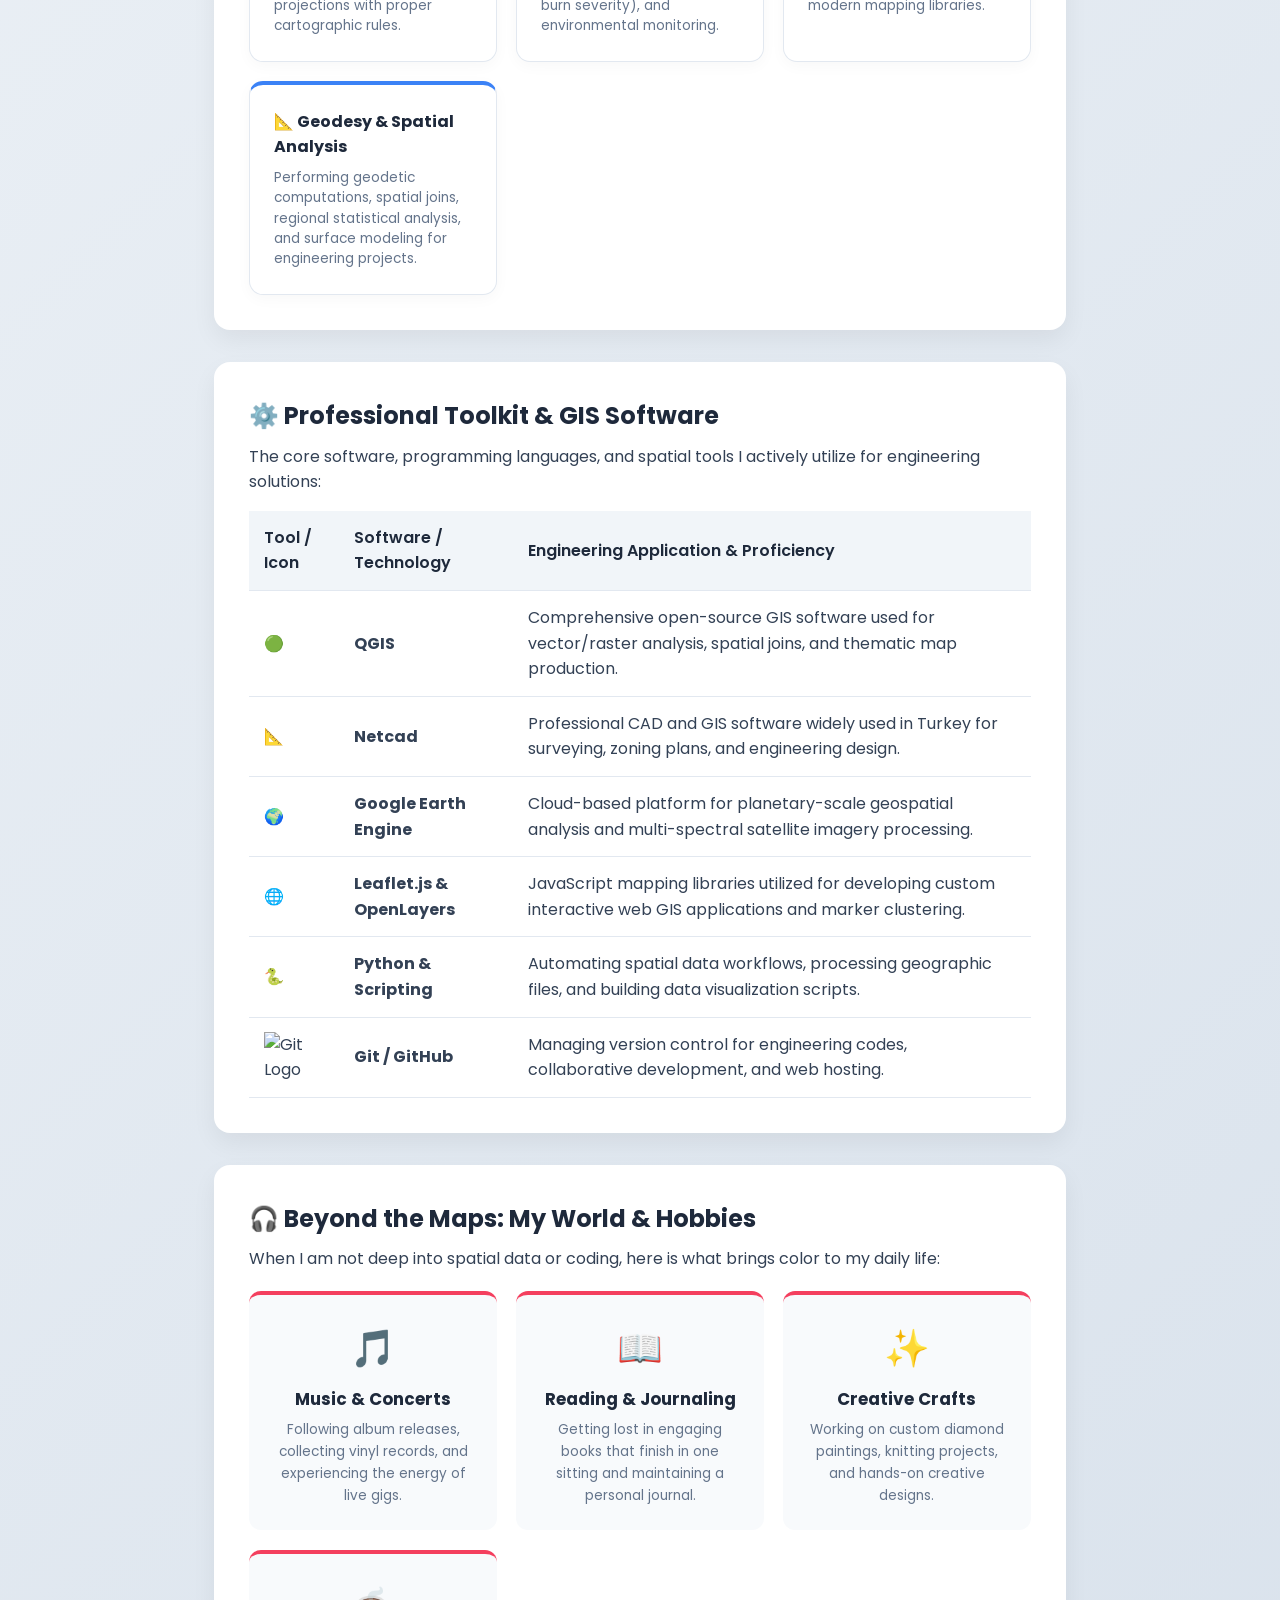
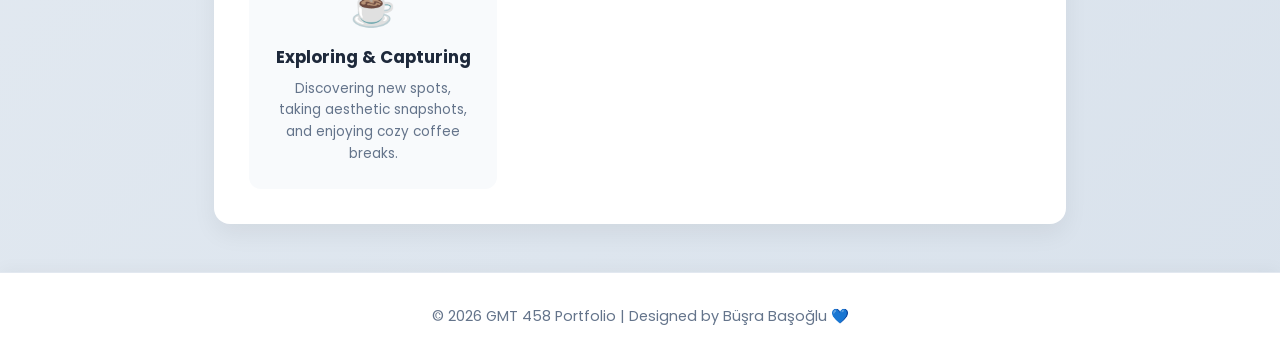
==== commit 28ae4254: "updated" ====
--- a/index.html
+++ b/index.html
@@ -25,6 +25,11 @@
             animation: fadeInUp 0.8s ease backwards;
         }
 
+        /* Kartlar arası çakışmayı önleyen güvenli alt boşluk */
+        .profile-section {
+            margin-bottom: 2.5rem;
+        }
+
         /* Tablo satırlarına modern hover animasyonu */
         tbody tr {
             transition: all 0.3s cubic-bezier(0.165, 0.84, 0.44, 1);
@@ -225,12 +230,18 @@
                     <div class="quick-icon">📀</div>
                     <h3>Maps & Vinyl Hauls</h3>
                     <p>Explore dual-engine Web GIS maps (Leaflet & OpenLayers), global travel routes, and my analog vinyl collection spots.</p>
+                    <div style="margin-top: 1.2rem; font-size: 0.85rem; font-weight: 600; color: #8b5cf6; display: inline-flex; align-items: center; gap: 0.3rem;">
+                        Explore Interactive Maps ➔
+                    </div>
                 </a>
                 
                 <a href="gallery.html" class="quick-card" style="border-top: 4px solid #ec4899;">
                     <div class="quick-icon">🎶</div>
                     <h3>Concert Memories Gallery</h3>
                     <p>Discover an interactive map journal of all my live concert experiences, festival memories, setlists, and yearly filters.</p>
+                    <div style="margin-top: 1.2rem; font-size: 0.85rem; font-weight: 600; color: #ec4899; display: inline-flex; align-items: center; gap: 0.3rem;">
+                        View Concert Journal ➔
+                    </div>
                 </a>
             </div>
         </section>
